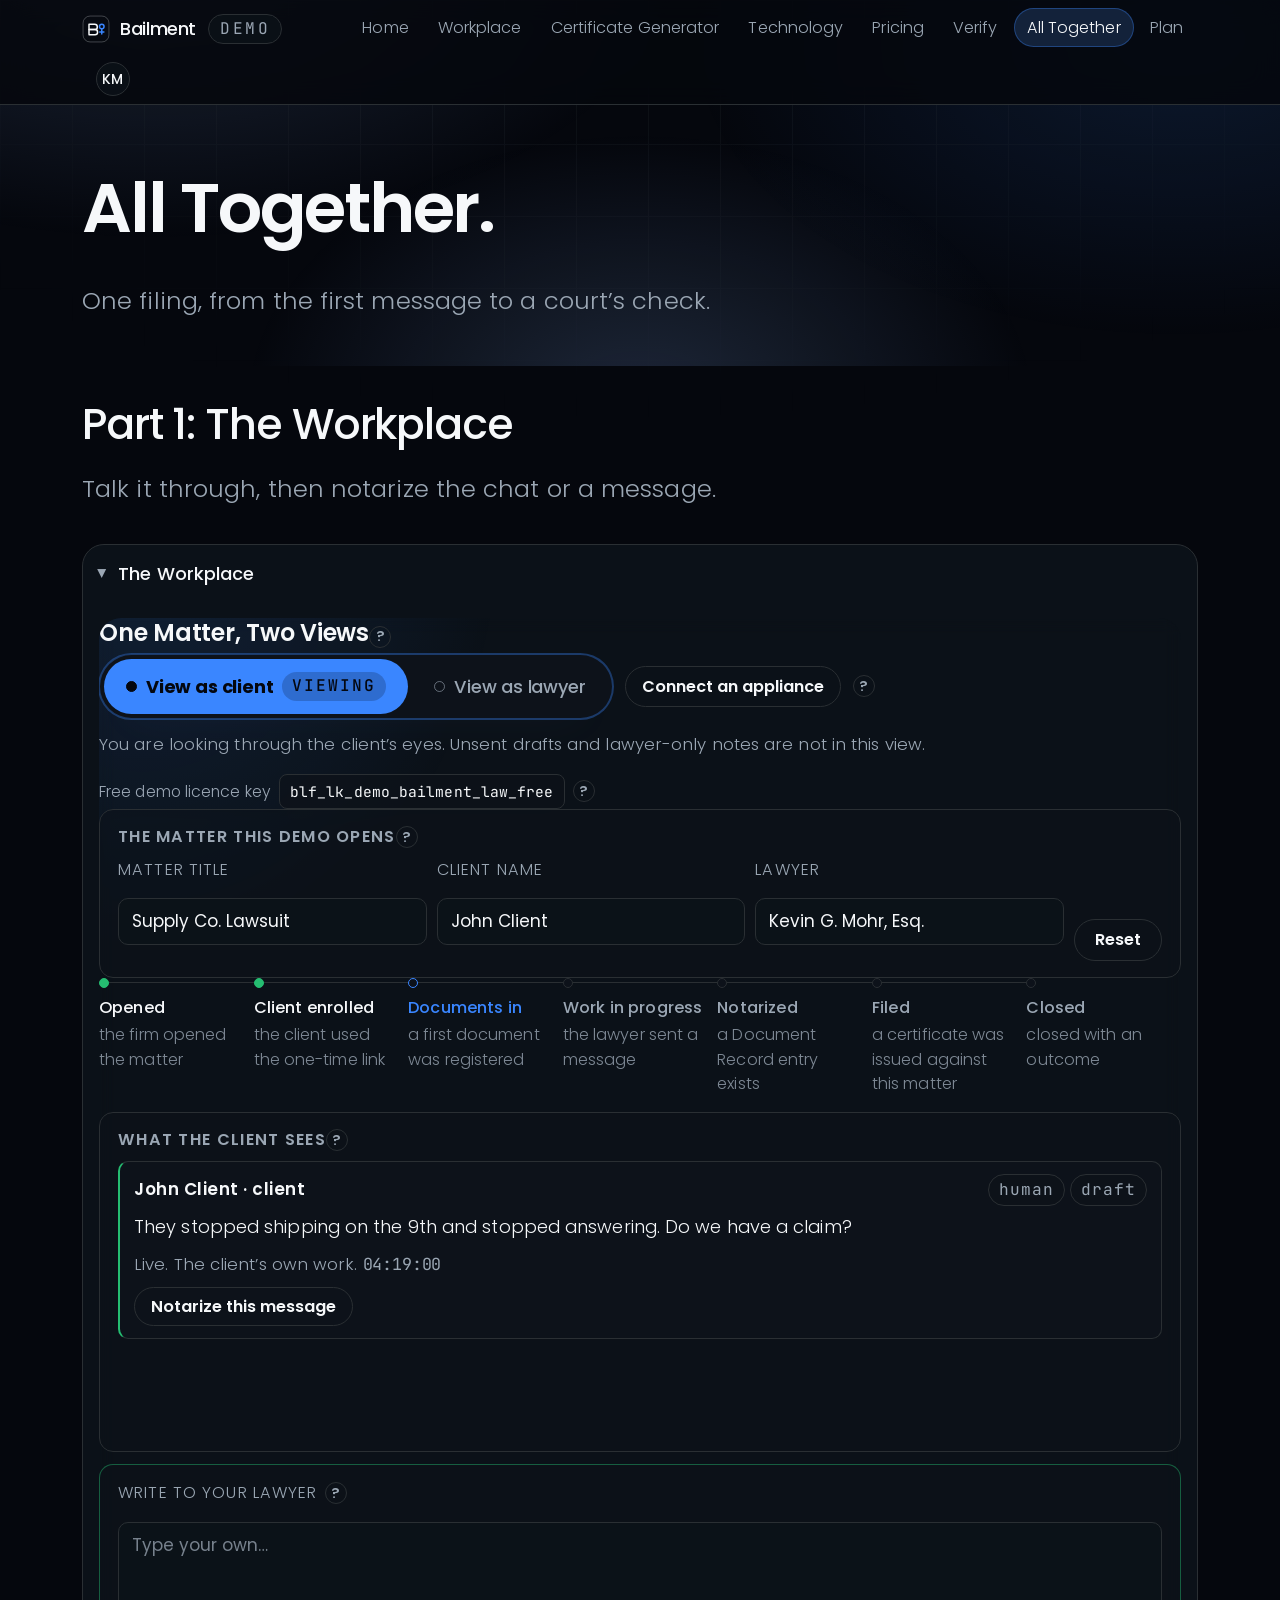
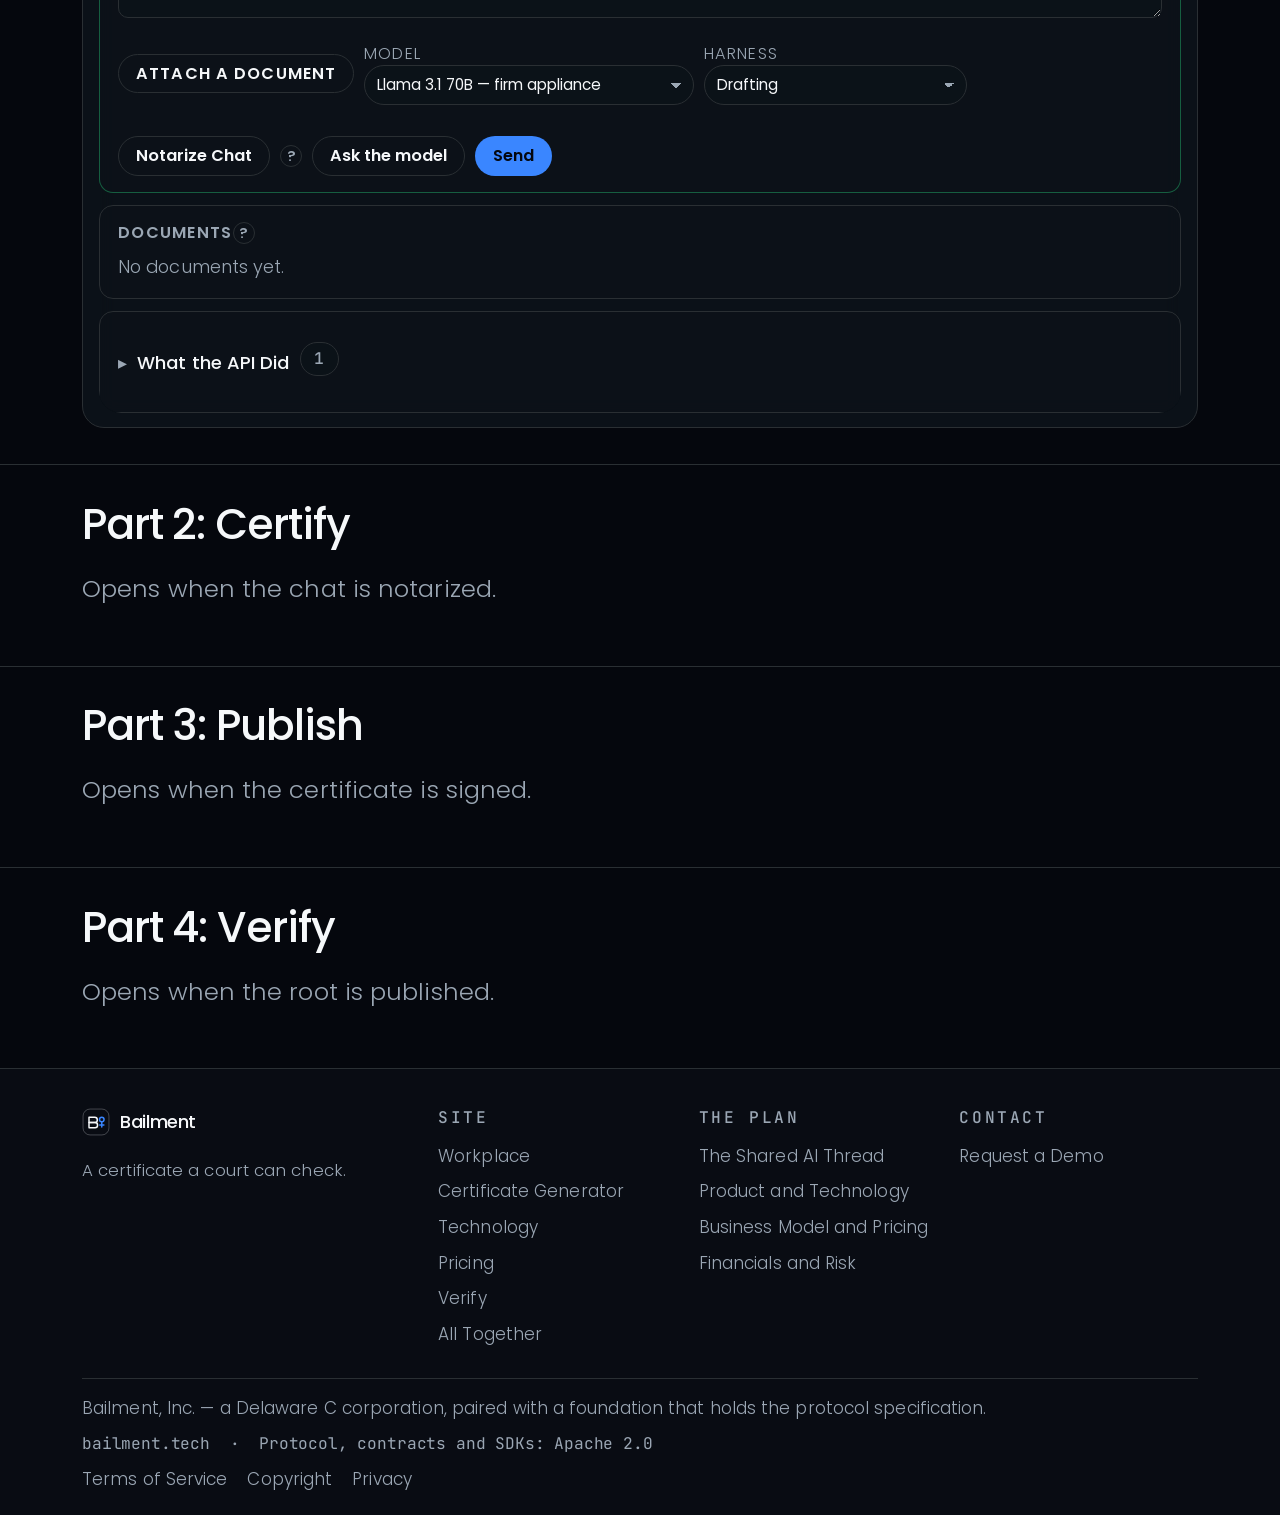
==== all-together.html @ 257a5a99 "All Together: a pop-up between every part, and a finish - Signed -> pop-up explaining Publish; publi" ====
<!DOCTYPE html>
<html lang="en">
<head>
  <meta charset="utf-8">
  <meta name="viewport" content="width=device-width, initial-scale=1">
  <meta http-equiv="Cache-Control" content="no-cache">
  <title>All Together &mdash; one filing, start to finish | Bailment</title>
  <meta name="description" content="One filing from start to finish: work the matter, certify it, publish the root, and check it the way a court would.">
  <meta name="color-scheme" content="dark">
  <link rel="canonical" href="https://bailment.tech/all-together.html">
  <link rel="icon" href="assets/favicon.svg" type="image/svg+xml">
  <meta property="og:type" content="website">
  <meta property="og:site_name" content="Bailment">
  <meta property="og:title" content="All Together &mdash; one filing, start to finish | Bailment">
  <meta property="og:description" content="One filing from start to finish: work the matter, certify it, publish the root, and check it the way a court would.">
  <meta property="og:url" content="https://bailment.tech/all-together.html">
  <meta property="og:image" content="https://bailment.tech/assets/og.png">
  <meta property="og:image:width" content="1200">
  <meta property="og:image:height" content="630">
  <meta property="og:image:alt" content="Bailment - a certificate a court can check">
  <meta name="twitter:card" content="summary_large_image">
  <meta name="twitter:title" content="All Together &mdash; one filing, start to finish | Bailment">
  <meta name="twitter:description" content="One filing from start to finish: work the matter, certify it, publish the root, and check it the way a court would.">
  <meta name="twitter:image" content="https://bailment.tech/assets/og.png">
  <link rel="stylesheet" href="style.css?v=8">
  <link rel="stylesheet" href="app/app.css?v=15">
</head>
<body>
<a class="skip" href="#main">Skip to content</a>
<header class="nav">
  <div class="wrap nav-inner">
    <a class="brand" href="index.html">
      <svg viewBox="0 0 32 32" role="img" aria-label="Bailment mark" focusable="false"><title>Bailment</title><rect x="1.2" y="1.2" width="29.6" height="29.6" rx="8" fill="none" stroke="currentColor" stroke-opacity=".28"/><path d="M8 21.5V10.5h6.4a3.1 3.1 0 0 1 0 6.2H8" fill="none" stroke="currentColor" stroke-width="1.7" stroke-linecap="round" stroke-linejoin="round"/><path d="M8 16.7h6.9a2.9 2.9 0 0 1 0 5.8H8" fill="none" stroke="currentColor" stroke-width="1.7" stroke-linecap="round" stroke-linejoin="round"/><circle cx="22.6" cy="13.1" r="2.6" fill="none" stroke="#3A86FF" stroke-width="1.7"/><path d="M22.6 15.7v5.9" stroke="#3A86FF" stroke-width="1.7" stroke-linecap="round"/><path d="M20.2 19.4h4.8" stroke="#3A86FF" stroke-width="1.7" stroke-linecap="round"/></svg>
      <span class="brand-name">Bailment</span>
    </a>
    <span class="stage" data-config="demoBanner" title="Working demonstration, not a production deployment">demo</span>
    <nav aria-label="Main">
      <ul class="nav-links">
        <li><a href="index.html">Home</a></li>
        <li><a href="workplace.html">Workplace</a></li>
        <li><a href="product.html">Certificate Generator</a></li>
        <li><a href="technology.html">Technology</a></li>
        <li><a href="pricing.html">Pricing</a></li>
        <li><a href="verify.html">Verify</a></li>
        <li><a href="all-together.html" aria-current="page">All Together</a></li>
        <li><a href="plan.html">Plan</a></li>
      </ul>
    </nav>
  </div>
</header>

<main id="main">

<section class="hero">
  <div class="wrap">
    <h1>All Together.</h1>
    <p class="lead">One filing, from the first message to a court&rsquo;s check.</p>
  </div>
</section>

<section class="section tight together-part" id="part-1">
  <div class="wrap">
    <h2>Part 1: The Workplace</h2>
    <p class="lead together-status" role="status">Talk it through, then notarize the chat or a message.</p>
    <!-- every notarized document, by name and hash; filled by app/together.js -->
    <ul class="together-docs" id="together-docs" hidden></ul>
    <details class="wp-fold together-fold" id="part-1-fold" open>
      <summary>The Workplace</summary>
      <section class="widget" id="widget-workplace" data-widget="workplace" aria-label="Workplace console">
        <p class="widget-placeholder">Loading&hellip;</p>
      </section>
    </details>
  </div>
</section>

<section class="section tight together-part" id="part-2">
  <div class="wrap">
    <h2>Part 2: Certify</h2>
    <p class="lead together-status" role="status">Opens when the chat is notarized.</p>
    <details class="wp-fold together-fold together-body" id="part-2-fold" hidden>
      <summary>The Certificate Generator</summary>
      <!-- id="wp-certify": the workplace's own certify buttons fill this builder, as they fill the dialog on workplace.html -->
      <section class="widget" id="wp-certify" data-widget="certificate" data-mode="build" aria-label="Certificate builder">
        <p class="widget-placeholder">Loading&hellip;</p>
      </section>
    </details>
  </div>
</section>

<section class="section tight together-part" id="part-3">
  <div class="wrap">
    <h2>Part 3: Publish</h2>
    <p class="lead together-status" role="status">Opens when the certificate is signed.</p>
    <details class="wp-fold together-fold together-body" id="part-3-fold" hidden>
      <summary>The Period Root</summary>
      <section class="widget" id="widget-protocol" data-widget="protocol" aria-label="Period root demo">
        <p class="widget-placeholder">Loading&hellip;</p>
      </section>
    </details>
  </div>
</section>

<section class="section tight together-part" id="part-4">
  <div class="wrap">
    <h2>Part 4: Verify</h2>
    <p class="lead together-status" role="status">Opens when the root is published.</p>
    <details class="wp-fold together-fold together-body" id="part-4-fold" hidden>
      <summary>The Verifier</summary>
      <section class="widget" id="widget-verifier" data-widget="certificate" data-mode="verify" aria-label="Certificate verifier">
        <p class="widget-placeholder">Loading&hellip;</p>
      </section>
    </details>
  </div>
</section>

</main>

<footer class="footer">
  <div class="wrap">
    <div class="footer-grid">
      <div>
        <a class="brand" href="index.html">
          <svg viewBox="0 0 32 32" role="img" aria-label="Bailment mark" focusable="false"><title>Bailment</title><rect x="1.2" y="1.2" width="29.6" height="29.6" rx="8" fill="none" stroke="currentColor" stroke-opacity=".28"/><path d="M8 21.5V10.5h6.4a3.1 3.1 0 0 1 0 6.2H8" fill="none" stroke="currentColor" stroke-width="1.7" stroke-linecap="round" stroke-linejoin="round"/><path d="M8 16.7h6.9a2.9 2.9 0 0 1 0 5.8H8" fill="none" stroke="currentColor" stroke-width="1.7" stroke-linecap="round" stroke-linejoin="round"/><circle cx="22.6" cy="13.1" r="2.6" fill="none" stroke="#3A86FF" stroke-width="1.7"/><path d="M22.6 15.7v5.9" stroke="#3A86FF" stroke-width="1.7" stroke-linecap="round"/><path d="M20.2 19.4h4.8" stroke="#3A86FF" stroke-width="1.7" stroke-linecap="round"/></svg>
          <span class="brand-name">Bailment</span>
        </a>
        <p class="muted" style="margin-top:14px;max-width:36ch;font-size:.98rem">
          A certificate a court can check.
        </p>
      </div>
      <div>
        <h4>Site</h4>
        <ul>
          <li><a href="workplace.html">Workplace</a></li>
          <li><a href="product.html">Certificate Generator</a></li>
          <li><a href="technology.html">Technology</a></li>
          <li><a href="pricing.html">Pricing</a></li>
          <li><a href="verify.html">Verify</a></li>
        <li><a href="all-together.html">All Together</a></li>
        </ul>
      </div>
      <div>
        <h4>The Plan</h4>
        <ul>
          <li><a href="plan.html#the-shared-ai-thread">The Shared AI Thread</a></li>
          <li><a href="plan.html#product-and-technology">Product and Technology</a></li>
          <li><a href="plan.html#business-model-and-pricing">Business Model and Pricing</a></li>
          <li><a href="plan.html#financial-plan-and-risk-register">Financials and Risk</a></li>
        </ul>
      </div>
      <div>
        <h4>Contact</h4>
        <ul>
          <li><a href="mailto:admin@bailment.tech" data-config="contactEmail">Request a Demo</a></li>
          </ul>
      </div>
    </div>
    <div class="footer-bottom">
      <p>Bailment, Inc. &mdash; a Delaware C corporation, paired with a foundation that holds the protocol specification.</p>
      <p class="mono">bailment.tech &nbsp;&middot;&nbsp; Protocol, contracts and SDKs: Apache&nbsp;2.0</p>
      <ul class="footer-legal">
        <li><a href="terms.html">Terms of Service</a></li>
        <li><a href="copyright.html">Copyright</a></li>
        <li><a href="privacy.html">Privacy</a></li>
      </ul>
    </div>
  </div>
</footer>
<script src="app/crypto.js?v=5"></script>
<script src="app/ui.js?v=10"></script>
<script src="app/protocol.js?v=6"></script>
<script src="app/certificate.js?v=19"></script>
<script src="app/workplace.js?v=25"></script>
<script src="app/together.js?v=3"></script>
<script>
window.addEventListener('load', function () {
  setTimeout(function () {
    var mounts = document.querySelectorAll('.widget');
    for (var i = 0; i < mounts.length; i++) {
      if (!mounts[i].querySelector('.widget-placeholder')) continue;
      mounts[i].innerHTML =
        '<p class="widget-placeholder">This demo did not load. If you opened the page from a file, ' +
        'run <b>serve.bat</b> in the project folder (or <b>python -m http.server 8000 --directory site</b>) ' +
        'and reopen it at <b>http://localhost:8000</b>.</p>';
    }
  }, 600);
});
</script>
<script src="app/profile.js?v=2"></script>
<script src="app/config.js?v=7"></script>
</body>
</html>
---- style.css ----
@import url("tokens.css?v=3");

/* Self-hosted fonts. No request leaves the visitor's browser for a third party.
   Files in assets/fonts/, latin subset, from Google Fonts under the SIL Open Font License. */
@font-face{font-family:Poppins;font-style:normal;font-weight:300;font-display:swap;src:url("assets/fonts/poppins-300.woff2") format("woff2")}
@font-face{font-family:Poppins;font-style:normal;font-weight:400;font-display:swap;src:url("assets/fonts/poppins-400.woff2") format("woff2")}
@font-face{font-family:Poppins;font-style:normal;font-weight:500;font-display:swap;src:url("assets/fonts/poppins-500.woff2") format("woff2")}
@font-face{font-family:Poppins;font-style:normal;font-weight:600;font-display:swap;src:url("assets/fonts/poppins-600.woff2") format("woff2")}
@font-face{font-family:'JetBrains Mono';font-style:normal;font-weight:100 800;font-display:swap;src:url("assets/fonts/jetbrains-mono-var.woff2") format("woff2")}


/* ---------------------------------------------------------------------------
   Bailment / Bailee — shared stylesheet
   Dark canvas, glass panels, hairline borders, radial halos, pill chips.
   Colours and fonts come from tokens.css. Do not redefine them here.
--------------------------------------------------------------------------- */

*,*::before,*::after{box-sizing:border-box}

/* :root, not html, on purpose. app/config.js appends a <style data-bailee-theme>
   block LAST in the head, and it used to carry `html{font-size:calc(100% * ...)}`
   and `body{font-size:calc(16px * ...)}` — which dragged the page back to a 16px
   root and a 16px body, exactly the "smaller and harder to read" Kevin reported.
   Two fixes, belt and braces: config.js now repeats these authored numbers
   (106.25% and 1.06rem) instead of 16px, AND a (0,1,0) `:root` with a (0,0,2)
   `html body` outranks that block's (0,0,1) selectors whatever the source order.
   Both still read --font-scale, so an administrator's scale hook keeps working on
   top of 17px. If these numbers move, move the pair in app/config.js with them. */
:root{
  -webkit-text-size-adjust:100%;
  scroll-behavior:smooth;
  /* UI pass v4: root is 106.25% of the reader's default (17px), so browser font
     settings still win. Every rem below is 17px-based. */
  font-size:calc(106.25% * var(--font-scale,1));
}

html body{
  margin:0;
  background:var(--canvas);
  color:var(--ink);
  font-family:var(--font-body);
  font-size:1.06rem;   /* ~18px, and stays 18px under the theme block */
  line-height:1.62;
  font-weight:300;
  letter-spacing:.005em;
  -webkit-font-smoothing:antialiased;
  overflow-x:hidden;
}

/* Page-wide ambient grid + halo, drawn behind everything. */
body::before{
  content:"";
  position:fixed; inset:0; z-index:-2;
  background-image:
    linear-gradient(to right,  var(--border-hairline) 1px, transparent 1px),
    linear-gradient(to bottom, var(--border-hairline) 1px, transparent 1px);
  background-size:72px 72px;
  opacity:.34;
  -webkit-mask-image:radial-gradient(ellipse 90% 60% at 50% 0%, #000 0%, transparent 78%);
  mask-image:radial-gradient(ellipse 90% 60% at 50% 0%, #000 0%, transparent 78%);
  pointer-events:none;
}
body::after{
  content:"";
  position:fixed; inset:0; z-index:-1;
  background:
    radial-gradient(760px 420px at 12% -6%,  var(--fx-halo-a), transparent 70%),
    radial-gradient(680px 420px at 92% 4%,   var(--fx-halo-b), transparent 72%);
  pointer-events:none;
}

img,svg{max-width:100%}
a{color:var(--accent);text-decoration:none}
a:hover{color:var(--accent-hover)}
a:focus-visible,button:focus-visible,input:focus-visible,select:focus-visible{
  outline:2px solid var(--accent); outline-offset:3px; border-radius:6px;
}

/* --- Type ---------------------------------------------------------------- */

h1,h2,h3,h4{
  font-family:var(--font-heading);
  font-weight:500;
  line-height:1.12;
  letter-spacing:-.022em;
  margin:0 0 .5em;
  color:var(--ink);
}
h1{font-size:clamp(2.1rem,6.4vw,4.1rem);font-weight:600;letter-spacing:-.032em}
h2{font-size:clamp(1.55rem,3.6vw,2.5rem);letter-spacing:-.026em}
h3{font-size:clamp(1.16rem,1.8vw,1.42rem);font-weight:500}
h4{font-size:1.06rem;font-weight:500}
p{margin:0 0 .92em}
p:last-child{margin-bottom:0}
strong{font-weight:500;color:var(--ink)}
small{font-size:.95rem}

.lead{
  font-size:clamp(1.14rem,2vw,1.42rem);
  line-height:1.56;
  color:var(--fg-muted);
  font-weight:300;
  max-width:62ch;
}
.muted{color:var(--fg-muted)}
.mono{font-family:var(--font-mono);font-size:.95em;letter-spacing:-.01em}
.hash{
  font-family:var(--font-mono);
  font-size:.95rem;
  line-height:1.55;
  color:var(--brand-200);
  word-break:break-all;
  letter-spacing:-.02em;
}
.accent{color:var(--accent)}

.eyebrow{
  display:inline-block;
  font-family:var(--font-mono);
  font-size:.95rem;
  font-weight:500;
  letter-spacing:.18em;
  line-height:1.45;
  text-transform:uppercase;
  color:var(--accent);
  margin:0 0 .7rem;
}
.eyebrow.dim{color:var(--fg-muted)}

/* --- Layout -------------------------------------------------------------- */

.wrap{
  width:100%;
  max-width:var(--maxw);
  margin-inline:auto;
  padding-inline:clamp(18px,4vw,32px);
}
.section{padding-block:clamp(34px,4.2vw,60px);position:relative}
.section.tight{padding-block:clamp(24px,2.8vw,40px)}
.section + .section{border-top:1px solid var(--border-hairline)}
.section-head{max-width:70ch;margin-bottom:clamp(14px,2vw,24px)}
.section-head p{color:var(--fg-muted)}

.grid{display:grid;gap:18px}
@media(min-width:640px){
  .grid.cols-2{grid-template-columns:repeat(2,1fr)}
  .grid.cols-3{grid-template-columns:repeat(2,1fr)}
  .grid.cols-4{grid-template-columns:repeat(2,1fr)}
}
@media(min-width:960px){
  .grid.cols-3{grid-template-columns:repeat(3,1fr)}
  .grid.cols-4{grid-template-columns:repeat(4,1fr)}
  .grid.split{grid-template-columns:1.05fr .95fr;gap:clamp(24px,4vw,56px);align-items:center}
}
.stack > * + *{margin-top:clamp(12px,1.6vw,18px)}

/* --- Nav ----------------------------------------------------------------- */

.nav{
  position:sticky; top:0; z-index:50;
  background:color-mix(in srgb, var(--canvas) 86%, transparent);
  backdrop-filter:blur(14px);
  -webkit-backdrop-filter:blur(14px);
  border-bottom:1px solid var(--border-hairline);
}
/* UI pass v3 — the row must never drop a link.
   Wide (>=1160px): brand + all seven links on one line.
   Narrower: the links take their own full-width line and become a single
   NO-WRAP horizontal strip that scrolls. Nothing wraps below the fold and
   all seven labels stay reachable at 360 / 768 / 1280 and at 1440@150%. */
.nav-inner{
  display:flex; align-items:center; gap:12px;
  min-height:60px;
  flex-wrap:wrap;
  padding-block:8px;
}
.nav-inner > nav{order:3;flex:1 1 100%;min-width:0}
@media(min-width:1160px){
  .nav-inner > nav{order:0;flex:0 1 auto;margin-left:auto}
}
.brand{display:inline-flex;align-items:center;gap:10px;color:var(--ink);flex:0 0 auto}
.brand:hover{color:var(--ink)}
.brand svg{display:block;width:28px;height:28px;flex:0 0 auto}
.brand-name{font-weight:500;font-size:1.06rem;letter-spacing:-.02em;white-space:nowrap}
.brand-name span{color:var(--fg-muted);font-weight:300}

.nav-links{
  display:flex; align-items:center; gap:3px;
  flex-wrap:nowrap;
  overflow-x:auto; overflow-y:hidden;
  overscroll-behavior-x:contain;
  -webkit-overflow-scrolling:touch;
  scrollbar-width:thin;
  scrollbar-color:var(--accent-ring) transparent;
  scroll-snap-type:x proximity;
  list-style:none; padding:0 2px 3px; margin-block:0;
  max-width:100%;
}
.nav-links::-webkit-scrollbar{height:4px}
.nav-links::-webkit-scrollbar-thumb{background:var(--accent-ring);border-radius:999px}
.nav-links::-webkit-scrollbar-track{background:transparent}
.nav-links li{flex:0 0 auto;scroll-snap-align:center}
.nav-links a{
  display:inline-block;
  padding:8px 12px;
  border-radius:999px;
  font-size:.95rem;
  line-height:1.3;
  color:var(--fg-muted);
  border:1px solid transparent;
  white-space:nowrap;
}
.nav-links a:hover{color:var(--ink);background:var(--chip-bg)}
.nav-links a[aria-current="page"]{
  color:var(--ink);
  background:var(--accent-subtle);
  border-color:var(--accent-ring);
}
@media(max-width:560px){
  .nav-inner{min-height:0;gap:10px}
  .nav-links{gap:2px}
  .nav-links a{padding:8px 10px}
}


/* --- Buttons ------------------------------------------------------------- */

.btn{
  display:inline-flex;align-items:center;justify-content:center;gap:9px;
  padding:12px 22px;
  border-radius:999px;
  border:1px solid transparent;
  font-family:var(--font-body);
  font-size:1rem;font-weight:500;
  line-height:1;
  cursor:pointer;
  text-align:center;
  transition:background .15s ease,border-color .15s ease,color .15s ease,transform .15s ease;
}
.btn svg{width:16px;height:16px;flex:0 0 auto}
.btn-primary{background:var(--accent);color:#04070d;border-color:var(--accent)}
.btn-primary:hover{background:var(--accent-hover);border-color:var(--accent-hover);color:#04070d}
.btn-ghost{background:var(--chip-bg);color:var(--ink);border-color:var(--border-hairline)}
.btn-ghost:hover{color:var(--ink);border-color:var(--accent-ring);background:var(--accent-subtle)}
.btn-row{display:flex;flex-wrap:wrap;gap:12px;margin-top:16px}
@media(max-width:400px){.btn{width:100%}}

/* --- Panels & chips ------------------------------------------------------ */

.panel{
  background:var(--panel-bg);
  border:1px solid var(--border-hairline);
  border-radius:var(--radius);
  padding:clamp(20px,2.6vw,28px);
  backdrop-filter:blur(8px);
  -webkit-backdrop-filter:blur(8px);
  position:relative;
}
.panel.lg{border-radius:var(--radius-lg);padding:clamp(24px,3.4vw,40px)}
.panel.hl{border-color:var(--accent-ring);box-shadow:0 0 0 1px var(--accent-ring),0 24px 60px -40px var(--fx-glow)}
.panel h3{margin-bottom:.4em}
.panel p:last-child{margin-bottom:0}

.card-num{
  font-family:var(--font-mono);
  font-size:.95rem;letter-spacing:.14em;line-height:1.45;
  color:var(--accent);
  display:block;margin-bottom:9px;
}

.chip{
  display:inline-flex;align-items:center;gap:7px;
  padding:5px 12px;
  border-radius:999px;
  background:var(--chip-bg);
  border:1px solid var(--border-hairline);
  font-family:var(--font-mono);
  font-size:.95rem;
  line-height:1.4;
  letter-spacing:.06em;
  color:var(--fg-muted);
  white-space:nowrap;
}
.chip.on{color:var(--brand-200);border-color:var(--accent-ring);background:var(--accent-subtle)}
.chip-row{display:flex;flex-wrap:wrap;gap:8px}
.dot{width:6px;height:6px;border-radius:50%;background:var(--accent);flex:0 0 auto}

/* --- Stat band ----------------------------------------------------------- */

.stats{
  display:grid;gap:1px;
  background:var(--border-hairline);
  border:1px solid var(--border-hairline);
  border-radius:var(--radius);
  overflow:hidden;
  grid-template-columns:1fr;
}
@media(min-width:560px){.stats{grid-template-columns:repeat(2,1fr)}}
@media(min-width:960px){.stats{grid-template-columns:repeat(auto-fit,minmax(180px,1fr))}}
.stat{background:var(--neutral-950);padding:18px}
.stat b{
  display:block;
  font-size:clamp(1.6rem,3vw,2.1rem);
  font-weight:600;line-height:1.05;letter-spacing:-.03em;
  color:var(--ink);
  margin-bottom:6px;
}
.stat span{display:block;font-size:.95rem;color:var(--fg-muted);line-height:1.5}

/* --- Tables -------------------------------------------------------------- */

.scroll-x{
  overflow-x:auto;
  -webkit-overflow-scrolling:touch;
  border:1px solid var(--border-hairline);
  border-radius:var(--radius);
  background:var(--panel-bg);
}
.scroll-x > table{border:0;border-radius:0;background:transparent;margin:0;min-width:520px}
table{
  width:100%;
  border-collapse:collapse;
  font-size:1rem;
  line-height:1.55;
}
caption{
  caption-side:top;
  text-align:left;
  padding:14px 16px 0;
  color:var(--fg-muted);
  font-size:.95rem;
}
th,td{
  text-align:left;
  vertical-align:top;
  padding:12px 16px;
  border-bottom:1px solid var(--border-hairline);
}
thead th{
  font-family:var(--font-mono);
  font-weight:500;
  font-size:.95rem;
  letter-spacing:.12em;
  line-height:1.4;
  text-transform:uppercase;
  color:var(--accent);
  white-space:nowrap;
}
tbody th{font-weight:500;color:var(--ink)}
tbody td{color:var(--fg-muted)}
tbody tr:last-child th,tbody tr:last-child td{border-bottom:0}
tbody tr:hover td,tbody tr:hover th{background:color-mix(in srgb,var(--brand-400) 5%,transparent)}
td .mono,th .mono{color:var(--brand-200)}
.num{font-family:var(--font-mono);color:var(--brand-200);white-space:nowrap}

/* --- Lists --------------------------------------------------------------- */

.ticks{list-style:none;padding:0;margin:0}
.ticks li{
  position:relative;
  padding-left:26px;
  margin-bottom:9px;
  color:var(--fg-muted);
}
.ticks li:last-child{margin-bottom:0}
.ticks li::before{
  content:"";
  position:absolute;left:0;top:.62em;
  width:9px;height:9px;border-radius:2px;
  background:var(--accent);
  box-shadow:0 0 12px var(--fx-glow);
}
.ticks.no li::before{background:var(--fg-muted);opacity:.5;box-shadow:none}
.ticks li strong{color:var(--ink)}

.kv{list-style:none;padding:0;margin:0}
.kv li{
  display:flex;flex-wrap:wrap;gap:6px 14px;
  padding:10px 0;
  border-bottom:1px solid var(--border-hairline);
}
.kv li:last-child{border-bottom:0}
.kv b{font-weight:500;min-width:180px;flex:0 0 auto}
.kv span{color:var(--fg-muted);flex:1 1 220px}

/* --- Hero ---------------------------------------------------------------- */

.hero{
  position:relative;
  padding-block:clamp(34px,5vw,68px) clamp(24px,3.6vw,46px);
  overflow:hidden;
}
.hero::before{
  content:"";
  position:absolute;
  left:50%;top:-30%;
  width:min(1100px,150vw);height:min(760px,110vw);
  transform:translateX(-50%);
  background:radial-gradient(closest-side, var(--fx-halo-a), transparent 72%);
  pointer-events:none;
}
.hero .wrap{position:relative}
.hero h1{max-width:18ch}
.hero .lead{margin-top:16px}

/* --- Certificate mock (hero visual) -------------------------------------- */

.cert{
  background:linear-gradient(160deg,color-mix(in srgb,var(--neutral-900) 72%,transparent),var(--panel-bg));
  border:1px solid var(--border-hairline);
  border-radius:var(--radius-lg);
  padding:clamp(20px,2.6vw,28px);
  box-shadow:0 40px 90px -60px var(--fx-glow);
  backdrop-filter:blur(10px);
  -webkit-backdrop-filter:blur(10px);
}
.cert-top{
  display:flex;justify-content:space-between;align-items:center;gap:12px;
  padding-bottom:14px;margin-bottom:16px;
  border-bottom:1px solid var(--border-hairline);
}
.cert-title{font-family:var(--font-mono);font-size:.95rem;letter-spacing:.12em;line-height:1.4;text-transform:uppercase;color:var(--fg-muted)}
.cert-claim{
  display:flex;gap:11px;align-items:flex-start;
  padding:10px 0;
  border-bottom:1px solid var(--border-hairline);
  font-size:1rem;
  line-height:1.5;
}
.cert-claim:last-of-type{border-bottom:0}
.cert-claim svg{width:17px;height:17px;flex:0 0 auto;margin-top:3px;color:var(--accent)}
.cert-foot{
  margin-top:16px;padding-top:14px;
  border-top:1px solid var(--border-hairline);
}

/* --- Diagrams ------------------------------------------------------------ */

.diagram{
  border:1px solid var(--border-hairline);
  border-radius:var(--radius);
  background:var(--panel-bg);
  padding:clamp(14px,2vw,22px);
  overflow-x:auto;
  -webkit-overflow-scrolling:touch;
}
.diagram svg{display:block;height:auto;min-width:880px;width:100%}
figure{margin:0}
figure > figcaption{margin-top:12px;font-size:.95rem;line-height:1.55;color:var(--fg-muted);max-width:76ch}

.stage{
  display:inline-flex;align-items:center;
  padding:3px 11px;
  border-radius:999px;
  border:1px solid var(--border-hairline);
  background:var(--chip-bg);
  font-family:var(--font-mono);
  font-size:.95rem;letter-spacing:.16em;line-height:1.4;text-transform:uppercase;
  color:var(--fg-muted);
  flex:0 0 auto;
}

.stage-note{
  display:flex;gap:10px;align-items:flex-start;
  margin:16px 0 0;
  font-size:.98rem;
  line-height:1.55;
  color:var(--fg-muted);
}
.stage-note::before{
  content:"";
  width:6px;height:6px;border-radius:50%;
  background:var(--accent);
  flex:0 0 auto;margin-top:.55em;
}

.skip{
  position:absolute;left:-9999px;top:0;
  background:var(--accent);color:#04070d;
  padding:10px 16px;border-radius:0 0 var(--radius-sm) 0;
  font-size:1rem;z-index:100;
}
.skip:focus{left:0;color:#04070d}
.dg-box{fill:var(--neutral-950);stroke:var(--border-hairline)}
.dg-box-a{fill:var(--accent-subtle);stroke:var(--accent-ring)}
.dg-t{fill:var(--ink);font-family:var(--font-body);font-size:13px;font-weight:400}
.dg-s{fill:var(--fg-muted);font-family:var(--font-mono);font-size:10.5px;letter-spacing:.06em}
.dg-l{fill:var(--accent);font-family:var(--font-mono);font-size:10px;letter-spacing:.06em}
.dg-line{stroke:var(--border-hairline);stroke-width:1.2;fill:none}
.dg-line-a{stroke:var(--accent);stroke-width:1.4;fill:none;opacity:.85}

/* --- Callouts ------------------------------------------------------------ */

.note{
  border-left:2px solid var(--accent);
  padding:4px 0 4px 18px;
  color:var(--fg-muted);
  margin:16px 0;
}
.note strong{color:var(--ink)}
.quote{
  font-size:clamp(1.05rem,2.2vw,1.42rem);
  line-height:1.5;
  font-weight:300;
  letter-spacing:-.018em;
  color:var(--ink);
  max-width:56ch;
}
.quote cite{display:block;margin-top:13px;font-size:.95rem;line-height:1.45;font-style:normal;color:var(--fg-muted);font-family:var(--font-mono);letter-spacing:.1em;text-transform:uppercase}

/* --- CTA band ------------------------------------------------------------ */

.cta{
  position:relative;
  border:1px solid var(--accent-ring);
  border-radius:var(--radius-lg);
  padding:clamp(24px,4vw,48px);
  background:
    radial-gradient(700px 320px at 50% 0%, var(--fx-halo-b), transparent 70%),
    var(--panel-bg);
  text-align:center;
  overflow:hidden;
}
.cta h2{max-width:22ch;margin-inline:auto}
.cta .lead{margin-inline:auto}
.cta .btn-row{justify-content:center}

/* --- Widget mount points ------------------------------------------------- */

.widget{
  display:block;
  background:var(--panel-bg);
  border:1px solid var(--border-hairline);
  border-radius:var(--radius);
  padding:clamp(20px,2.6vw,28px);
  margin-block:16px;
  backdrop-filter:blur(8px);
  -webkit-backdrop-filter:blur(8px);
}
.widget-placeholder{color:var(--fg-muted);font-family:var(--font-mono);font-size:.95rem;line-height:1.6;margin:0}

/* --- Footer -------------------------------------------------------------- */

.footer{
  border-top:1px solid var(--border-hairline);
  padding-block:clamp(24px,3.2vw,38px) 22px;
  background:color-mix(in srgb,var(--neutral-950) 55%,transparent);
}
.footer-grid{display:grid;gap:22px;grid-template-columns:1fr}
@media(min-width:720px){.footer-grid{grid-template-columns:1.4fr 1fr 1fr 1fr}}
.footer h4{
  font-family:var(--font-mono);font-size:.95rem;font-weight:500;
  letter-spacing:.16em;line-height:1.4;text-transform:uppercase;color:var(--fg-muted);
  margin-bottom:11px;
}
.footer ul{list-style:none;padding:0;margin:0}
.footer li{margin-bottom:6px}
.footer li a{color:var(--fg-muted);font-size:1rem}
.footer li a:hover{color:var(--ink)}
.footer-bottom{
  margin-top:clamp(16px,2.4vw,24px);
  padding-top:16px;
  border-top:1px solid var(--border-hairline);
  display:flex;flex-wrap:wrap;gap:10px 22px;justify-content:space-between;
  font-size:1rem;line-height:1.55;color:var(--fg-muted);
}
.footer-bottom p{margin:0}
/* legal placeholders live in the footer only, never in the top nav */
.footer-legal{
  flex:1 1 100%;
  display:flex;flex-wrap:wrap;gap:6px 20px;
  list-style:none;margin:0;padding:0;
}
.footer-legal li{margin:0}
.footer-legal a{color:var(--fg-muted);font-size:1rem}
.footer-legal a:hover{color:var(--ink)}

/* --- Small screens ------------------------------------------------------- */

@media(max-width:400px){
  html body{font-size:1.02rem}
  .panel,.cert,.widget{padding:18px}
  th,td{padding:11px 12px}
}

@media(prefers-reduced-motion:reduce){
  :root{scroll-behavior:auto}
  *{transition-duration:.01ms !important;animation-duration:.01ms !important}
}

/* Home hero certificate: the two actions sit under "Check It". Black pills, blue glow on hover. */
.cert-foot .btn-row{margin-top:12px}
.cert-foot .btn{background:#000;color:#fff;border-color:#000;transition:box-shadow .15s ease,border-color .15s ease,transform .15s ease}
.cert-foot .btn:hover,.cert-foot .btn:focus-visible{
  background:#000;color:#fff;border-color:var(--accent);
  box-shadow:0 0 0 1px var(--accent),0 0 20px 2px color-mix(in srgb,var(--accent) 55%,transparent);
}

/* ------------------------------------------------------------ the profile
   One identity, reachable from every page. The avatar sits at the end of the nav. */
.pf-button{
  margin-left:14px;display:inline-flex;align-items:center;justify-content:center;
  background:none;border:0;padding:0;cursor:pointer;
}
.pf-avatar{
  display:inline-flex;align-items:center;justify-content:center;
  width:34px;height:34px;border-radius:999px;
  background:var(--chip-bg);color:var(--ink);
  border:1px solid var(--border-hairline);
  font-family:var(--font-body);font-size:.82rem;font-weight:500;letter-spacing:.02em;
}
.pf-button:hover .pf-avatar,.pf-button:focus-visible .pf-avatar{border-color:var(--accent);color:var(--accent)}
.pf-dialog{
  width:min(820px,94vw);max-height:88vh;overflow:auto;padding:0 20px 20px;
  background:var(--bg-surface,#121b24);color:var(--ink);
  border:1px solid var(--border-hairline);border-radius:var(--radius-lg);
}
.pf-dialog::backdrop{background:rgba(2,5,12,.72)}
.pf-top{
  position:sticky;top:0;z-index:1;display:flex;align-items:center;justify-content:space-between;
  gap:16px;padding:16px 0;background:inherit;border-bottom:1px solid var(--border-hairline);
}
.pf-who{display:flex;align-items:center;gap:12px}
.pf-who small{display:block;color:var(--fg-muted);font-size:.86rem}
.pf-tabs{display:flex;flex-wrap:wrap;gap:8px;padding:14px 0}
.pf-tab{
  background:var(--chip-bg);color:var(--fg-muted);border:1px solid var(--border-hairline);
  border-radius:999px;padding:7px 14px;font-family:var(--font-body);font-size:.9rem;cursor:pointer;
}
.pf-tab.on,.pf-tab:hover{color:var(--ink);border-color:var(--accent)}
.pf-pane{padding-bottom:8px}
.pf-field{display:block;margin:10px 0}
.pf-field span{display:block;font-size:.8rem;letter-spacing:.08em;text-transform:uppercase;color:var(--fg-muted);margin-bottom:6px}
.pf-field input{
  width:100%;background:var(--chip-bg);color:var(--ink);border:1px solid var(--border-hairline);
  border-radius:10px;padding:10px 13px;font-family:var(--font-body);font-size:1rem;
}
.pf-line{display:flex;justify-content:space-between;gap:16px;padding:9px 0;border-bottom:1px solid var(--border-hairline)}
.pf-line span{color:var(--fg-muted)}
.pf-key{margin:14px 0}
.pf-keylabel{display:block;font-size:.8rem;letter-spacing:.08em;text-transform:uppercase;color:var(--fg-muted);margin-bottom:6px}
.pf-key textarea{
  width:100%;background:var(--chip-bg);color:var(--ink);border:1px solid var(--border-hairline);
  border-radius:10px;padding:10px 13px;font-family:var(--font-mono);font-size:.86rem;word-break:break-all;
}
.pf-warn{margin:8px 0 0;padding:10px 13px;border-radius:10px;font-size:.92rem;
  background:color-mix(in srgb,#F59E0B 12%,transparent);border:1px solid color-mix(in srgb,#F59E0B 45%,transparent)}
.pf-hist{list-style:none;margin:0;padding:0}
.pf-hist li{border-bottom:1px solid var(--border-hairline)}
.pf-hist label{display:flex;align-items:center;gap:12px;padding:10px 0;cursor:pointer}
.pf-when{color:var(--fg-muted);font-size:.88rem;min-width:180px}
.pf-what{flex:1}
.pf-preview{
  white-space:pre-wrap;background:var(--chip-bg);border:1px solid var(--border-hairline);
  border-radius:10px;padding:14px;font-family:var(--font-mono);font-size:.82rem;max-height:320px;overflow:auto;
}
---- app/app.css ----
/* Bailee widget styles. Tokens only — no new colours.
   Scoped under .widget so page styles are untouched. */
@import url('../tokens.css?v=3');
@import url('https://fonts.googleapis.com/css2?family=Poppins:wght@300;400;500;600&family=JetBrains+Mono:wght@400;500&display=swap');

.widget{
  font-family:var(--font-body);
  color:var(--ink);
  background:var(--panel-bg);
  border:1px solid var(--border-hairline);
  border-radius:var(--radius-lg,22px);
  padding:22px 24px 20px;
  margin:16px 0;
  position:relative;
  overflow:hidden;
  backdrop-filter:blur(8px);
}
.widget::before{
  content:'';position:absolute;inset:-40% 40% 60% -20%;pointer-events:none;
  background:radial-gradient(60% 60% at 30% 40%,var(--fx-halo-b),transparent 70%);
}
.widget > *{position:relative}

.widget h2{font-size:1.4rem;font-weight:600;margin:0 0 6px;letter-spacing:-.01em;line-height:1.25}
.widget h3{font-size:.95rem;font-weight:600;margin:0 0 9px;letter-spacing:.08em;
  text-transform:uppercase;color:var(--fg-muted);line-height:1.4}
.widget p{margin:0 0 11px;color:var(--fg-muted);font-size:1.05rem;line-height:1.6}
.widget .lede{margin-bottom:16px}
.widget a{color:var(--accent)}
.widget hr{border:0;border-top:1px solid var(--border-hairline);margin:16px 0}

/* ---- panels ---- */
.widget .panel{
  background:var(--chip-bg);border:1px solid var(--border-hairline);
  border-radius:var(--radius);padding:16px 18px;
}
.widget .panel + .panel{margin-top:12px}
.widget .cols{display:grid;gap:14px;grid-template-columns:1fr 1fr}
.widget .cols3{display:grid;gap:14px;grid-template-columns:repeat(3,1fr)}
@media (max-width:760px){.widget .cols,.widget .cols3{grid-template-columns:1fr}}

.widget .panel.chain{border-color:color-mix(in srgb,var(--accent) 45%,transparent)}
.widget .panel.local{border-color:color-mix(in srgb,var(--tint-lime) 45%,transparent)}
.widget .panel.chain h3{color:var(--accent)}
.widget .panel.local h3{color:var(--tint-lime)}

/* ---- form controls ---- */
.widget label{display:block;font-size:.95rem;letter-spacing:.07em;text-transform:uppercase;
  color:var(--fg-muted);margin:0 0 9px;line-height:1.45}
.widget .field{margin-bottom:14px}
.widget input,.widget select,.widget textarea{
  width:100%;box-sizing:border-box;background:var(--neutral-950);color:var(--ink);
  border:1px solid var(--border-hairline);border-radius:var(--radius-sm);
  padding:10px 13px;font-family:var(--font-body);font-size:1rem;line-height:1.45;
}
.widget textarea{font-family:var(--font-mono);font-size:1rem;line-height:1.6;resize:vertical}
.widget input[type=file]{padding:9px;font-size:.95rem}
.widget input:focus,.widget select:focus,.widget textarea:focus{
  outline:none;border-color:var(--accent);box-shadow:0 0 0 3px var(--accent-ring)}
.widget .inline{display:flex;gap:10px;flex-wrap:wrap;align-items:flex-end}
.widget .inline > *{flex:1 1 160px}
.widget .inline > .btn{flex:0 0 auto}

.widget .btn{
  display:inline-flex;align-items:center;gap:8px;cursor:pointer;
  background:var(--accent);color:#04070f;border:1px solid transparent;
  border-radius:999px;padding:10px 20px;font-family:var(--font-body);
  font-weight:600;font-size:.95rem;line-height:1.2;transition:background .15s,transform .05s;
}
.widget .btn:hover{background:var(--accent-hover)}
.widget .btn:active{transform:translateY(1px)}
.widget .btn[disabled]{opacity:.45;cursor:not-allowed}
.widget .btn.ghost{background:transparent;color:var(--ink);border-color:var(--border-hairline)}
.widget .btn.ghost:hover{border-color:var(--accent);color:var(--accent)}
.widget .actions{display:flex;gap:10px;flex-wrap:wrap;margin:12px 0 0}

/* ---- mono, chips, status ---- */
.widget code,.widget .mono{font-family:var(--font-mono);font-size:.95rem;line-height:1.6;word-break:break-all}
.widget .monoblock{
  background:var(--neutral-950);border:1px solid var(--border-hairline);
  border-radius:var(--radius-sm);padding:11px 13px;margin:8px 0;cursor:pointer;
  transition:border-color .15s;
}
.widget .monoblock:hover{border-color:var(--accent)}
.widget .monoblock.copied{border-color:var(--tint-lime)}
.widget .mb-label{display:block;font-size:.95rem;letter-spacing:.09em;text-transform:uppercase;
  color:var(--fg-muted);margin-bottom:9px;line-height:1.45}
.widget .monoblock code{color:var(--brand-200)}

.widget .chip{display:inline-block;background:var(--chip-bg);border:1px solid var(--border-hairline);
  border-radius:999px;padding:5px 13px;font-size:.95rem;line-height:1.4;color:var(--fg-muted);margin:0 6px 6px 0}
.widget .chip.on{border-color:var(--accent);color:var(--accent)}

.widget .kv{display:flex;gap:14px;justify-content:space-between;align-items:baseline;
  padding:9px 0;border-bottom:1px dashed var(--border-hairline)}
.widget .kv:last-child{border-bottom:0}
.widget .kv .k{font-size:.95rem;letter-spacing:.05em;text-transform:uppercase;color:var(--fg-muted);
  flex:0 0 auto;line-height:1.5}
.widget .kv .v{text-align:right;font-size:1rem;line-height:1.5;word-break:break-word}
.widget .kv .v.mono{font-family:var(--font-mono);font-size:.95rem;color:var(--brand-200)}

.widget .ok{color:var(--tint-lime)}
.widget .bad{color:var(--tint-ember)}
.widget .warn{color:var(--tint-ice)}
.widget .muted{color:var(--fg-muted)}
.widget .verdict{display:flex;gap:10px;align-items:flex-start;padding:12px 14px;border-radius:var(--radius);
  border:1px solid var(--border-hairline);background:var(--neutral-950);margin:0 0 12px;font-size:1rem;line-height:1.55}
.widget .verdict.pass{border-color:color-mix(in srgb,var(--tint-lime) 55%,transparent)}
.widget .verdict.fail{border-color:color-mix(in srgb,var(--tint-ember) 55%,transparent)}
.widget .verdict .mark{font-size:1.1rem;line-height:1.3}
.widget .verdict strong{display:block;font-size:1.05rem;margin-bottom:3px;color:var(--ink)}

/* ---- tables ---- */
.widget table{width:100%;border-collapse:collapse;font-size:1rem;line-height:1.55;margin:6px 0 0}
.widget th{text-align:left;font-size:.95rem;letter-spacing:.09em;text-transform:uppercase;line-height:1.4;
  color:var(--fg-muted);font-weight:500;padding:11px 14px;border-bottom:1px solid var(--border-hairline)}
.widget td{padding:12px 14px;border-bottom:1px solid var(--border-hairline);vertical-align:top}
.widget tr:last-child td{border-bottom:0}
.widget td.num,.widget th.num{text-align:right;font-family:var(--font-mono);font-size:.95rem}
.widget tfoot td{font-weight:600;border-top:1px solid var(--border-hairline)}

/* ---- merkle / proof path ---- */
.widget .tree{display:flex;flex-direction:column;gap:7px;font-family:var(--font-mono);font-size:.95rem}
.widget .tree .lvl{display:flex;gap:6px;flex-wrap:wrap}
.widget .node{background:var(--neutral-950);border:1px solid var(--border-hairline);
  border-radius:8px;padding:5px 9px;color:var(--fg-muted)}
.widget .node.path{border-color:var(--accent);color:var(--accent)}
.widget .node.self{border-color:var(--tint-lime);color:var(--tint-lime)}

/* ---- certificate (printable) ---- */
.widget .cert{background:var(--neutral-950);border:1px solid var(--border-hairline);
  border-radius:var(--radius);padding:24px 28px;margin-top:14px}
.widget .cert .seal{display:flex;justify-content:space-between;align-items:flex-start;gap:20px;
  border-bottom:1px solid var(--border-hairline);padding-bottom:16px;margin-bottom:18px}
.widget .cert .seal h4{margin:0 0 5px;font-size:1.14rem;font-weight:600;letter-spacing:-.01em}
.widget .cert .seal .sub{font-size:1rem;color:var(--fg-muted);letter-spacing:.03em;line-height:1.55}
.widget .cert .claim{display:flex;gap:12px;padding:12px 0;border-bottom:1px dashed var(--border-hairline)}
.widget .cert .claim:last-of-type{border-bottom:0}
.widget .cert .claim .n{flex:0 0 30px;height:30px;border-radius:999px;border:1px solid var(--accent);
  color:var(--accent);display:flex;align-items:center;justify-content:center;font-size:1rem}
.widget .cert .claim .t{font-size:1.02rem;line-height:1.5;margin:2px 0 5px}
.widget .cert .claim .e{font-size:1rem;color:var(--fg-muted);font-family:var(--font-mono);line-height:1.6}
.widget .cert .foot{margin-top:16px;padding-top:13px;border-top:1px solid var(--border-hairline);
  font-size:1rem;color:var(--fg-muted);font-family:var(--font-mono);line-height:1.65;word-break:break-all}

@media print{
  html body{background:#fff}
  .widget{border:0;background:none;backdrop-filter:none;padding:0}
  .widget::before{display:none}
  .widget .noprint,.widget .actions,.widget .btn,.widget form,.widget .panel.builder{display:none!important}
  .widget .cert{border:1px solid #333;color:#000;background:#fff}
  .widget .cert *{color:#000!important}
  .widget .cert .claim .n{border-color:#333}
}

.widget .note{font-size:1rem;color:var(--fg-muted);line-height:1.6;
  border-left:2px solid var(--accent);padding:2px 0 2px 13px;margin:13px 0}
.widget .bignum{font-family:var(--font-mono);font-size:1.6rem;color:var(--ink);letter-spacing:-.02em}
.widget .bignum small{display:block;font-family:var(--font-body);font-size:.95rem;
  letter-spacing:.08em;text-transform:uppercase;color:var(--fg-muted);margin-top:7px;line-height:1.45}
.widget .code-readout{font-family:var(--font-mono);font-size:1.1rem;letter-spacing:.04em;
  color:var(--accent);line-height:1.8;word-break:break-all}

/* ---- phones: tables scroll instead of being clipped by .widget overflow ---- */
@media (max-width:560px){
  .widget{padding:18px 15px}
  .widget table{display:block;width:100%;max-width:100%;overflow-x:auto;-webkit-overflow-scrolling:touch}
  .widget .kv{flex-direction:column;align-items:flex-start;gap:2px}
  .widget .kv .v{text-align:left}
  .widget .cert{padding:20px 16px}
  .widget .code-readout{font-size:.98rem}
}

/* ---- workplace console (app/workplace.js) ------------------------------
   Prefixed .wp-* and scoped under .widget, so nothing above is touched.
   Tokens only, same palette as every other widget. */
.widget .wp-bar{display:flex;gap:12px;align-items:center;flex-wrap:wrap;margin:0 0 16px}

/* THE ROLE SWITCH — this is the one thing the console exists to show, so it is
   the loudest control on the page: a real segmented switch, an accent-filled
   active side, a VIEWING badge, and a line saying whose eyes you are using.
   Markup comes from app/workplace.js (unchanged):
     <div class="wp-switch" role="group"><button class="on" data-role="client">
   Everything below is CSS only. */
.widget .wp-switch{display:inline-flex;gap:4px;padding:4px;
  border:1px solid var(--accent-ring);border-radius:999px;background:var(--neutral-950);
  box-shadow:0 0 0 1px var(--accent-ring),0 20px 44px -30px var(--fx-glow)}
.widget .wp-switch button{cursor:pointer;border:0;border-radius:999px;padding:13px 22px;
  display:inline-flex;align-items:center;gap:9px;
  background:transparent;color:var(--fg-muted);font-family:var(--font-body);
  font-size:1.06rem;font-weight:500;line-height:1.2;letter-spacing:-.01em;
  transition:background .15s,color .15s}
/* the off side reads as an empty radio, the on side as a filled one */
.widget .wp-switch button::before{content:'';width:11px;height:11px;border-radius:999px;
  border:1.5px solid currentColor;flex:0 0 auto;opacity:.6}
.widget .wp-switch button:hover{color:var(--ink);background:var(--chip-bg)}
.widget .wp-switch button.on{background:var(--accent);color:#04070f;font-weight:700}
.widget .wp-switch button.on::before{background:#04070f;border-color:#04070f;opacity:1}
.widget .wp-switch button.on::after{content:'VIEWING';font-family:var(--font-mono);
  font-size:.95rem;font-weight:500;letter-spacing:.12em;line-height:1.4;padding:3px 10px;border-radius:999px;
  background:color-mix(in srgb,#04070f 20%,transparent);color:#04070f}

/* whose eyes you are looking through. Generated from the switch state, so it
   cannot drift out of step with the buttons. If app/workplace.js starts
   emitting its own .wp-viewline inside .wp-bar, this one steps aside. */
.widget .wp-bar::after{order:99;flex:1 1 100%;margin:2px 0 0;
  font-size:.98rem;line-height:1.5;color:var(--fg-muted)}
.widget .wp-bar:not(:has(.wp-viewline)):has(button[data-role="client"].on)::after{
  content:'You are looking through the client\2019s eyes. Unsent drafts and lawyer-only notes are not in this view.'}
.widget .wp-bar:not(:has(.wp-viewline)):has(button[data-role="lawyer"].on)::after{
  content:'You are looking through the lawyer\2019s eyes. Drafts, holds and the full log are visible here.'}
/* .wp-viewline — for the widget-JS worker, if they would rather write the line
   in markup than have CSS generate it. Same look, no duplicate. */
.widget .wp-viewline{flex:1 1 100%;margin:2px 0 0;font-size:.98rem;line-height:1.5;
  color:var(--fg-muted)}
.widget .wp-viewline b{color:var(--ink);font-weight:500}
@media (max-width:560px){
  .widget .wp-switch{width:100%}
  .widget .wp-switch button{flex:1 1 0;justify-content:center;padding:13px 10px;font-size:1rem}
  .widget .wp-switch button.on::after{display:none}
}
.widget .wp-bar .btn{padding:10px 16px}

/* the rail: a stage lights when an event happened, never when a button was pressed */
.widget .wp-rail{display:flex;gap:0;list-style:none;padding:0;margin:0 0 16px;flex-wrap:wrap}
.widget .wp-stage{flex:1 1 132px;position:relative;padding:0 12px 0 0;min-width:0}
.widget .wp-stage b{display:block;font-size:.95rem;font-weight:500;color:var(--fg-muted);
  letter-spacing:.01em;line-height:1.35;margin-top:9px}
.widget .wp-stage small{display:block;font-size:.95rem;color:var(--fg-muted);opacity:.8;
  line-height:1.5;margin-top:5px}
.widget .wp-dot{display:block;width:10px;height:10px;border-radius:999px;
  border:1px solid var(--border-hairline);background:var(--neutral-950)}
.widget .wp-stage::before{content:'';position:absolute;left:10px;right:0;top:4px;height:1px;
  background:var(--border-hairline)}
.widget .wp-stage:last-child::before{display:none}
.widget .wp-stage.is-done .wp-dot{background:var(--tint-lime);border-color:var(--tint-lime)}
.widget .wp-stage.is-done b{color:var(--ink)}
.widget .wp-stage.is-next .wp-dot{border-color:var(--accent)}
.widget .wp-stage.is-next b{color:var(--accent)}

/* the thread */
.widget .wp-thread{max-height:520px;overflow-y:auto}
.widget .wp-sub{font-size:1rem;line-height:1.55;color:var(--fg-muted);margin:0 0 11px}
.widget .wp-msg{border:1px solid var(--border-hairline);border-radius:var(--radius-sm);
  padding:12px 14px;margin:0 0 10px;background:var(--neutral-950)}
.widget .wp-msg p{margin:0;font-size:1.06rem;color:var(--ink);line-height:1.6}
.widget .wp-msg.wp-client{border-left:2px solid var(--tint-lime)}
.widget .wp-msg.wp-lawyer{border-left:2px solid var(--accent)}
.widget .wp-msg.wp-unsent{border-style:dashed;border-left:2px solid var(--tint-ember)}
.widget .wp-msg.wp-void{border-style:dashed;opacity:.7}
.widget .wp-msg.wp-void p{color:var(--fg-muted);font-style:italic}
.widget .wp-attrib{display:flex;gap:8px;justify-content:space-between;align-items:baseline;
  flex-wrap:wrap;margin:0 0 7px}
.widget .wp-attrib b{font-size:1rem;font-weight:600;letter-spacing:.03em;color:var(--ink)}
.widget .wp-chips .chip{margin:0 0 0 5px;padding:4px 10px}
.widget .wp-hold{margin-top:9px;padding:7px 10px;border-radius:var(--radius-sm);
  background:color-mix(in srgb,var(--tint-ember) 10%,transparent);
  border:1px solid color-mix(in srgb,var(--tint-ember) 40%,transparent);
  font-size:1rem;color:var(--fg-muted);line-height:1.55}
.widget .wp-hold b{color:var(--tint-ember)}
.widget .wp-sendrow{display:flex;gap:7px;flex-wrap:wrap;align-items:center;margin-top:9px}
.widget .wp-sendrow .btn{padding:9px 16px}
.widget .wp-sendrow .wp-kind{width:auto;flex:0 0 auto;padding:9px 11px}
.widget .wp-foot{margin-top:9px;font-size:.98rem;line-height:1.55;color:var(--fg-muted)}
.widget .wp-foot .mono{font-size:.98rem}

/* documents, connect, close, log */
.widget .wp-compose textarea{margin-bottom:0}
.widget .wp-compose .actions{margin-top:12px}
.widget .wp-compose .btn{padding:9px 17px}
.widget .wp-docs,.widget .wp-connect,.widget .wp-close,.widget .wp-loglist{margin-top:14px}
.widget .wp-docs .btn{padding:9px 16px}
.widget .wp-path{display:block;font-size:.98rem;color:var(--fg-muted);line-height:1.55;margin-top:6px}
.widget .wp-loglist ul{list-style:none;margin:0;padding:0}
.widget .wp-loglist li{font-size:1rem;color:var(--fg-muted);padding:8px 0;
  border-bottom:1px dashed var(--border-hairline);line-height:1.55}
.widget .wp-loglist li:last-child{border-bottom:0}
.widget .wp-loglist li .mono{color:var(--fg-muted);opacity:.72;margin-right:8px;font-size:.95rem}
.widget .wp-log-refused{color:var(--tint-ember)}
.widget .wp-log-ok{color:var(--fg-muted)}

@media (max-width:760px){
  .widget .wp-stage{flex:1 1 46%;padding-bottom:10px}
  .widget .wp-thread{max-height:none}
}


/* =========================================================================
   .wm-*  —  "pick an example, or write your own" input kit
   -------------------------------------------------------------------------
   WHO OWNS WHAT
     CSS (these rules)   : UI worker  (site/app/app.css, site/style.css)
     MARKUP that uses it : widget-JS worker (site/app/*.js) — the dropdowns
                           that replace the pre-filled demo inputs.
   Nothing here is used by app.css itself; it exists for the JS to emit.

   SHAPE THE CSS EXPECTS
     <div class="wm-field">
       <label for="wm-model">Model</label>
       <select class="wm-select" id="wm-model">
         <option value="claude-3-5-sonnet">claude-3-5-sonnet</option>
         <option value="gpt-4o">gpt-4o</option>
         <option value="__own">Write my own&hellip;</option>
       </select>
       <button type="button" class="wm-own" hidden>Write my own</button>
       <input class="wm-input" id="wm-model-own" type="text"
              placeholder="Type any model name" hidden>
       <p class="wm-hint">Anything you type is hashed in this browser. It does not leave.</p>
     </div>

   RULES
     - reveal by removing the `hidden` attribute; [hidden] is honoured below
       even on the flex/inline-flex members, so no inline display juggling.
     - .wm-select and .wm-input inherit the widget input look, so they still
       match at the new type size (1rem / 17px) with a 44px touch target.
     - one .wm-field per labelled control; it brings its own bottom margin.
     - usable at 360px: everything is full width and stacks.
   ========================================================================= */

.widget .wm-field{margin:0 0 16px;min-width:0}
.widget .wm-field > label{display:block;font-size:.95rem;letter-spacing:.07em;
  text-transform:uppercase;color:var(--fg-muted);margin:0 0 9px;line-height:1.45}

.widget .wm-select{
  width:100%;box-sizing:border-box;min-height:44px;
  background:var(--neutral-950);color:var(--ink);
  border:1px solid var(--border-hairline);border-radius:var(--radius-sm);
  padding:10px 40px 10px 13px;
  font-family:var(--font-body);font-size:1rem;line-height:1.45;
  -webkit-appearance:none;appearance:none;cursor:pointer;
  background-image:url("data:image/svg+xml,%3Csvg xmlns='http://www.w3.org/2000/svg' viewBox='0 0 20 20' fill='none' stroke='%239BA7B4' stroke-width='1.8' stroke-linecap='round' stroke-linejoin='round'%3E%3Cpath d='M5 8l5 5 5-5'/%3E%3C/svg%3E");
  background-repeat:no-repeat;background-position:right 12px center;background-size:16px 16px;
}
.widget .wm-select:hover{border-color:var(--accent-ring)}
.widget .wm-select:focus{outline:none;border-color:var(--accent);box-shadow:0 0 0 3px var(--accent-ring)}
.widget .wm-select option{background:var(--neutral-950);color:var(--ink);font-size:1rem}

/* the "Write my own" escape hatch: a quiet row under the dropdown, not a
   second primary button competing with the widget's real action */
.widget .wm-own{
  display:inline-flex;align-items:center;gap:8px;
  margin:8px 0 0;padding:7px 13px;min-height:36px;
  background:transparent;color:var(--fg-muted);
  border:1px dashed var(--border-hairline);border-radius:999px;
  font-family:var(--font-body);font-size:.95rem;line-height:1.2;cursor:pointer;
  transition:color .15s,border-color .15s;
}
.widget .wm-own::before{content:'+';font-family:var(--font-mono);font-size:1rem;line-height:1}
.widget .wm-own:hover{color:var(--accent);border-color:var(--accent)}
.widget .wm-own.on{color:var(--accent);border-style:solid;border-color:var(--accent)}

.widget .wm-input{
  width:100%;box-sizing:border-box;min-height:44px;
  margin:8px 0 0;
  background:var(--neutral-950);color:var(--ink);
  border:1px solid var(--accent-ring);border-radius:var(--radius-sm);
  padding:10px 13px;font-family:var(--font-body);font-size:1rem;line-height:1.45;
}
.widget .wm-input::placeholder{color:var(--fg-muted);opacity:.75}
.widget .wm-input:focus{outline:none;border-color:var(--accent);box-shadow:0 0 0 3px var(--accent-ring)}
.widget .wm-input.mono{font-family:var(--font-mono);font-size:1rem}

.widget .wm-hint{
  margin:8px 0 0;color:var(--fg-muted);
  font-size:.98rem;line-height:1.55;
}
.widget .wm-hint b,.widget .wm-hint strong{color:var(--ink);font-weight:500}

/* hiding must beat the display values above */
.widget .wm-field[hidden],.widget .wm-select[hidden],
.widget .wm-own[hidden],.widget .wm-input[hidden],
.widget .wm-hint[hidden]{display:none !important}

/* -------------------------------------------------------------------------
   IN-DROPDOWN "Write my own" (certificate builder, app/certificate.js)
   "Write my own" is the last OPTION in the <select>, not a button beside it.
   The field is therefore: label row, select, one hidden box. The box is
   revealed by the JS clearing its inline display:none, same as before.
   .wm-own above is kept for the widgets that still emit the button form.
   ------------------------------------------------------------------------- */

/* the field is the positioning context for its explainer */
.widget .wm-field{position:relative}

/* a plain box the reader always types into: no dropdown, nothing pre-filled.
   Same metrics as .wm-select so a text field and a dropdown line up. */
.widget .wm-text{
  width:100%;box-sizing:border-box;min-height:44px;
  background:var(--neutral-950);color:var(--ink);
  border:1px solid var(--border-hairline);border-radius:var(--radius-sm);
  padding:10px 13px;font-family:var(--font-body);font-size:1rem;line-height:1.45;
}
.widget .wm-text::placeholder{color:var(--fg-muted);opacity:.7;font-style:italic}
.widget .wm-text:focus{outline:none;border-color:var(--accent);box-shadow:0 0 0 3px var(--accent-ring)}
.widget .wm-text.mono{font-family:var(--font-mono)}

/* a value the deployment supplies, not a control: readable, obviously not editable */
.widget .wm-fixed{
  display:block;width:100%;box-sizing:border-box;min-height:44px;
  background:transparent;color:var(--ink);
  border:1px dashed var(--border-hairline);border-radius:var(--radius-sm);
  padding:10px 13px;font-family:var(--font-body);font-size:1rem;line-height:1.45;
}

/* =========================================================================
   .wm-q / .wm-tip  —  the "?" explainer
   -------------------------------------------------------------------------
   Requirements it has to meet, all of them:
     - opens on :hover AND on :focus-visible, so a keyboard reaches it
       (:focus is kept as well for browsers without :focus-visible)
     - aria-describedby ties the "?" to .wm-tip; the tooltip text is the
       description, so a screen reader reads the same words the mouse gets
     - never covers the control it describes: it is anchored BELOW the whole
       .wm-field, so the label and the input stay readable while it is open
     - cannot fall off a narrow screen: left:0/right:0 inside the field, so
       it is exactly as wide as the control and wraps instead of overflowing
     - pointer-events:none, so it can never swallow a click meant for the
       field underneath it
     - .98rem, the same size as .wm-hint: an explainer must not be the
       smallest text on the page
   ========================================================================= */

.widget .wm-labelrow{
  display:flex;align-items:center;gap:7px;
  margin:0 0 9px;min-width:0;
}
.widget .wm-labelrow > label,.widget .wm-labelrow > .wm-computed-t{
  display:block;margin:0;font-size:.95rem;letter-spacing:.07em;
  text-transform:uppercase;color:var(--fg-muted);line-height:1.45;
}

.widget .wm-help{position:static;display:inline-flex;align-items:center;flex:0 0 auto}

.widget .wm-q{
  display:inline-flex;align-items:center;justify-content:center;
  width:22px;height:22px;padding:0;flex:0 0 auto;
  background:transparent;color:var(--fg-muted);
  border:1px solid var(--border-hairline);border-radius:999px;
  font-family:var(--font-body);font-size:.85rem;line-height:1;font-weight:600;
  cursor:help;transition:color .15s,border-color .15s;
}
.widget .wm-q:hover{color:var(--accent);border-color:var(--accent)}
.widget .wm-q:focus{outline:none;color:var(--accent);border-color:var(--accent);
  box-shadow:0 0 0 3px var(--accent-ring)}

.widget .wm-tip{
  display:none;position:absolute;z-index:30;
  left:0;right:0;top:100%;margin-top:6px;
  max-width:100%;box-sizing:border-box;
  background:var(--neutral-950);color:var(--ink);
  border:1px solid var(--accent-ring);border-radius:var(--radius-sm);
  padding:11px 13px;
  font-family:var(--font-body);font-size:.98rem;line-height:1.55;
  text-transform:none;letter-spacing:normal;font-weight:400;
  box-shadow:0 10px 30px rgba(0,0,0,.45);
  pointer-events:none;                 /* never blocks the control it explains */
}
.widget .wm-q:hover + .wm-tip,
.widget .wm-help:hover .wm-tip,
.widget .wm-q:focus + .wm-tip,
.widget .wm-q:focus-visible + .wm-tip{display:block}

/* the three digests the demo computes: not inputs, but they still get a "?" */
.widget .wm-computed{border-top:1px dashed var(--border-hairline);padding-top:12px;margin-top:4px}
.widget .wm-computed-i{display:inline-flex;align-items:center;gap:6px;margin-right:14px;color:var(--ink)}

/* room under the last row so an explainer is never cut off by .widget's overflow */
.widget .builder{padding-bottom:30px}

@media (max-width:560px){
  .widget .wm-labelrow{flex-wrap:nowrap}
  .widget .wm-tip{font-size:1rem}
  .widget .wm-computed-i{display:flex;margin:0 0 6px}
}

/* two controls side by side collapse to one column on a phone */
.widget .wm-row{display:grid;gap:14px;grid-template-columns:1fr 1fr}
@media (max-width:560px){
  .widget .wm-row{grid-template-columns:1fr}
  .widget .wm-own{width:100%;justify-content:center}
  .widget .wm-select{padding-right:38px}
}

/* =========================================================================
   .ct-warn  —  "these fields are blank" (certificate builder, app/certificate.js)
   -------------------------------------------------------------------------
   Kevin's rule: sign N/A on anything missing, but always warn first. So this is
   a confirmation, not fine print, and not a block:
     - role="alertdialog", tabindex="-1", focused when it opens, Escape cancels
     - both choices are real .btn buttons, so the keyboard reaches them and they
       read the same as every other action in the widget
     - body text is 1.02rem, no smaller than .wm-hint: a warning nobody can read
       is a warning nobody gets
     - it lives in the widget, inside .panel.builder, so print hides it with the
       rest of the form and no browser setting can suppress it
   ========================================================================= */

.widget .ct-warn{
  margin:14px 0 0;padding:15px 17px;
  background:var(--neutral-950);
  border:1px solid color-mix(in srgb,var(--tint-ember) 55%,transparent);
  border-radius:var(--radius);
}
.widget .ct-warn:focus{outline:none;box-shadow:0 0 0 3px var(--accent-ring)}
.widget .ct-warn h4{
  display:flex;align-items:center;gap:9px;
  margin:0 0 8px;font-size:1.08rem;font-weight:600;color:var(--ink);line-height:1.35;
}
.widget .ct-warn-mark{
  display:inline-flex;align-items:center;justify-content:center;flex:0 0 auto;
  width:24px;height:24px;border-radius:999px;
  border:1px solid var(--tint-ember);color:var(--tint-ember);
  font-size:1rem;font-weight:600;line-height:1;
}
.widget .ct-warn p{margin:0 0 10px;color:var(--ink);font-size:1.02rem;line-height:1.6}
.widget .ct-warn-list{
  list-style:none;margin:0 0 12px;padding:0;
  border-top:1px dashed var(--border-hairline);
}
.widget .ct-warn-list li{
  display:flex;gap:14px;justify-content:space-between;align-items:baseline;flex-wrap:wrap;
  padding:8px 0;border-bottom:1px dashed var(--border-hairline);
  font-size:1.02rem;line-height:1.5;
}
.widget .ct-warn-f{color:var(--ink)}
.widget .ct-warn-r{color:var(--tint-ember);font-family:var(--font-mono);font-size:.98rem}
.widget .ct-warn .actions{margin:0}
.widget .ct-warn-foot{margin:10px 0 0;color:var(--fg-muted);font-size:.98rem}

/* =========================================================================
   .cert-na  —  a field nobody answered, on the issued certificate
   A court reading it has to be able to tell at a glance what was not stated,
   so N/A is marked wherever it appears and listed once at the top. The mark is
   a dotted underline in the current ink, so it survives the print rule that
   forces every colour in .cert to black.
   ========================================================================= */

.widget .cert-na{
  color:var(--tint-ember);font-weight:600;
  border-bottom:1px dotted currentColor;
  white-space:nowrap;
}
.widget .cert .cert-na-banner{
  margin:0 0 14px;padding:10px 13px;
  border:1px dashed color-mix(in srgb,var(--tint-ember) 55%,transparent);
  border-radius:var(--radius-sm);
  color:var(--ink);font-size:1rem;line-height:1.6;
}
.widget .cert .cert-na-banner strong{color:var(--tint-ember)}

@media print{
  .widget .cert .cert-na-banner{border:1px dashed #333}
  .widget .cert .cert-na{border-bottom:1px dotted #000}
}

/* =========================================================================
   .ct-cite  —  claim 3, checked (certificate builder, app/certificate.js)
   -------------------------------------------------------------------------
   The two counts under claim 3 used to be whatever somebody typed. This is the
   control that goes and looks: a passage, one button, and a verdict per citation
   with a link to the case on CourtListener where there is one.
     - it is a box of its own inside the builder, because it is a different kind
       of act from filling a field in: it leaves the page and asks somebody
     - one row per citation, verdict in its own column, so "not found" is read at
       a glance and not hunted for in a sentence
     - .ok / .bad / .warn already carry the widget's three states; the rows only
       add the rule down the left, so a colour-blind reader still has position
     - a locked count still looks like a value, not like a disabled control: it
       was filled in by a real lookup, which is more than a typed one ever was
   ========================================================================= */

.widget .ct-cite{
  margin:12px 0 0;padding:15px 17px;
  background:var(--neutral-950);
  border:1px solid var(--border-hairline);
  border-radius:var(--radius);
}
.widget .ct-cite .wm-labelrow{margin-bottom:4px}
.widget .ct-cite-text{width:100%;box-sizing:border-box;margin:6px 0 10px}
.widget .ct-cite .inline{margin:0}
.widget .ct-cite .actions{margin:10px 0 0}
.widget .ct-cite p.wm-hint{margin:0 0 8px}

.widget input.ct-locked{
  color:var(--tint-lime);font-weight:600;
  border-color:color-mix(in srgb,var(--tint-lime) 45%,transparent);
  background:color-mix(in srgb,var(--tint-lime) 7%,transparent);
  -moz-appearance:textfield;           /* no spinner on a count nobody may type */
}
.widget input.ct-locked::-webkit-inner-spin-button,
.widget input.ct-locked::-webkit-outer-spin-button{-webkit-appearance:none;margin:0}

.widget .ct-cite-out{
  margin:12px 0 0;padding:12px 14px;
  border:1px solid var(--border-hairline);border-radius:var(--radius-sm);
  font-size:1rem;line-height:1.6;color:var(--ink);
}
.widget .ct-cite-out.ok{border-color:color-mix(in srgb,var(--tint-lime) 55%,transparent)}
.widget .ct-cite-out.warn{border-color:color-mix(in srgb,var(--tint-ice) 55%,transparent)}
.widget .ct-cite-out.bad{border-color:color-mix(in srgb,var(--tint-ember) 55%,transparent)}
.widget .ct-cite-out p{margin:0 0 8px;color:var(--ink)}
.widget .ct-cite-out p:last-child{margin-bottom:0}
.widget .ct-cite-out strong{color:var(--ink)}

.widget .ct-cite-list{list-style:none;margin:10px 0;padding:0}
.widget .ct-cite-row{
  display:flex;gap:12px;align-items:baseline;flex-wrap:wrap;
  padding:8px 0 8px 11px;margin:0 0 2px;
  border-left:3px solid var(--border-hairline);
  border-bottom:1px dashed var(--border-hairline);
  font-size:1.02rem;line-height:1.5;
}
.widget .ct-cite-row:last-child{border-bottom:0}
.widget .ct-cite-row.ok{border-left-color:var(--tint-lime)}
.widget .ct-cite-row.warn{border-left-color:var(--tint-ice)}
.widget .ct-cite-row.bad{border-left-color:var(--tint-ember)}
.widget .ct-cite-cite{font-family:var(--font-mono);font-size:.98rem;color:var(--ink);flex:0 0 auto}
.widget .ct-cite-verdict{
  flex:0 0 auto;font-size:.95rem;letter-spacing:.05em;text-transform:uppercase;
}
.widget .ct-cite-row.ok .ct-cite-verdict{color:var(--tint-lime)}
.widget .ct-cite-row.warn .ct-cite-verdict{color:var(--tint-ice)}
.widget .ct-cite-row.bad .ct-cite-verdict{color:var(--tint-ember)}
.widget .ct-cite-detail{flex:1 1 220px;color:var(--fg-muted);font-size:.98rem}
.widget .ct-cite-case{color:var(--brand-200)}
.widget .ct-cite-when,.widget .ct-cite-court{color:var(--fg-muted)}
.widget .ct-cite-note{color:var(--fg-muted)}
.widget .ct-cite-digest{font-family:var(--font-mono);font-size:.95rem;color:var(--brand-200)}

@media (max-width:560px){
  .widget .ct-cite-row{flex-direction:column;gap:2px}
  .widget .ct-cite-detail{flex:1 1 auto}
}

@media print{
  .widget .ct-cite{display:none}
}


/* =========================================================================
   .nt-settle / .nt-pay  —  x402, settled (notarize demo, app/notarize.js)
   -------------------------------------------------------------------------
   The 402 used to be the end of the road: a price was quoted and nothing on
   either side could act on it. These are the controls that close the loop.
     - the terms are a box of their own, because a price is not an error and
       should not be read as one. It is an amber edge, not a red one
     - the address and the amount each get their own copy button. An address
       retyped by hand is money sent to an address that does not exist, and
       that is the single most expensive mistake available on this page
     - the value sits in a <code> at full width and wraps: a truncated
       address with an ellipsis in it is not something anyone can check
     - settled is a lime edge and says what settled, not "success"
     - a refusal repeats the server's own words. An underpayment, a replay
       and a Blockfrost outage are three different problems
   ========================================================================= */

.widget .nt-settle{
  margin:14px 0 0;padding:15px 17px;
  background:var(--neutral-950);
  border:1px solid var(--border-hairline);
  border-radius:var(--radius);
}
.widget .nt-settle .actions{margin:10px 0 0}
.widget .nt-settle p.wm-hint{margin:0 0 10px}

.widget .nt-pay{
  margin:12px 0 0;padding:14px 16px;
  border:1px solid color-mix(in srgb,var(--tint-ice) 55%,transparent);
  border-radius:var(--radius-sm);
  background:color-mix(in srgb,var(--tint-ice) 6%,transparent);
}
.widget .nt-pay h3{color:var(--tint-ice);margin-bottom:8px}
.widget .nt-pay-lede{margin:0 0 12px;color:var(--ink);font-size:1rem;line-height:1.6}

.widget .nt-pay-line{
  display:flex;gap:10px;align-items:center;flex-wrap:wrap;
  padding:9px 0;border-bottom:1px dashed var(--border-hairline);
}
.widget .nt-pay-line:last-of-type{border-bottom:0}
.widget .nt-pay-k{
  flex:0 0 130px;font-size:.88rem;letter-spacing:.06em;text-transform:uppercase;
  color:var(--fg-muted);
}
.widget .nt-pay-v{
  flex:1 1 300px;min-width:0;
  font-family:var(--font-mono);font-size:.95rem;color:var(--ink);
  word-break:break-all;line-height:1.5;
}
.widget .nt-copy{flex:0 0 auto;padding:6px 12px;font-size:.9rem}
.widget .nt-copy.copied{border-color:var(--tint-lime);color:var(--tint-lime)}
.widget .nt-pay-sub{margin:10px 0 0;font-size:.98rem;line-height:1.6}
.widget .nt-pay-sub .chip{margin:0 6px 0 0}
.widget .nt-pay-tx{margin:12px 0 0}
.widget .nt-pay-tx input{width:100%;box-sizing:border-box}

.widget .nt-settled{
  margin:12px 0 0;padding:13px 15px;
  border:1px solid color-mix(in srgb,var(--tint-lime) 55%,transparent);
  border-radius:var(--radius-sm);
}
.widget .nt-settled p{color:var(--ink)}
.widget .nt-settled .mark{color:var(--tint-lime);font-weight:600}
.widget .nt-settled strong{color:var(--tint-lime)}

.widget .nt-pay-bad{
  margin:12px 0 0;padding:13px 15px;
  border:1px solid color-mix(in srgb,var(--tint-ember) 55%,transparent);
  border-radius:var(--radius-sm);
}
.widget .nt-pay-bad p{color:var(--ink)}
.widget .nt-pay-bad strong{color:var(--tint-ember)}

@media (max-width:560px){
  .widget .nt-pay-k{flex:1 1 100%}
  .widget .nt-copy{width:100%}
}

/* Workplace compose bar: the thread is the page, the box sits under it. */
.wp-compose{margin-top:14px}
.wp-composebar{display:flex;flex-wrap:wrap;gap:10px;align-items:center;justify-content:space-between;margin-top:10px}
.wp-composeleft{display:flex;flex-wrap:wrap;gap:10px;align-items:center}
.wp-file{position:absolute;width:1px;height:1px;opacity:0;pointer-events:none}
.wp-attach{cursor:pointer}
.wp-pick{display:inline-flex;align-items:center;gap:7px;font-size:.86rem;color:var(--fg-muted)}
.widget .wp-pick .wp-select{
  background:var(--chip-bg);color:var(--ink);border:1px solid var(--border-hairline);
  border-radius:999px;padding:8px 12px;font-family:var(--font-body);font-size:.9rem;
  appearance:none;-webkit-appearance:none;color-scheme:dark;cursor:pointer;
  padding-right:30px;
  background-image:linear-gradient(45deg,transparent 50%,var(--fg-muted) 50%),
    linear-gradient(135deg,var(--fg-muted) 50%,transparent 50%);
  background-position:calc(100% - 17px) 50%,calc(100% - 12px) 50%;
  background-size:5px 5px,5px 5px;background-repeat:no-repeat;
}
.widget .wp-pick .wp-select:hover{border-color:var(--accent-ring)}
.widget .wp-pick .wp-select:focus{outline:none;border-color:var(--accent);box-shadow:0 0 0 3px var(--accent-ring)}
.widget .wp-select option{background:var(--neutral-950);color:var(--ink)}
/* a "?" outside a .wm-field anchors its tip to the line it sits on */
.widget .panel h3,.widget .wp-bar,.widget .wp-lic,.widget .wp-composebar{position:relative}
.wp-thread{min-height:340px}

/* Foldable sections: the notarize tool and the API log are options, not the main event. */
.wp-fold{margin-top:14px;border:1px solid var(--border-hairline);border-radius:var(--radius-lg);
  background:color-mix(in srgb,var(--neutral-900) 55%,transparent);padding:0 16px}
.wp-fold > summary{
  cursor:pointer;list-style:none;padding:14px 0;font-weight:500;color:var(--ink);
  display:flex;align-items:center;gap:10px;
}
.wp-fold > summary::-webkit-details-marker{display:none}
.wp-fold > summary::before{content:'\25B8';color:var(--fg-muted);transition:transform .15s ease}
.wp-fold[open] > summary::before{transform:rotate(90deg)}
.wp-fold > summary:hover{color:var(--accent)}
.wp-fold > *:last-child{margin-bottom:14px}
.wp-fold .widget{border:0;background:none;padding:0}

/* Certify without leaving the matter: the generator, over the page. */
.wp-dialog{
  width:min(960px,94vw);max-height:88vh;overflow:auto;padding:0 20px 20px;
  background:var(--bg-surface,#121b24);color:var(--ink);
  border:1px solid var(--border-hairline);border-radius:var(--radius-lg);
}
.wp-dialog::backdrop{background:rgba(2,5,12,.72)}
.wp-dialog-top{
  position:sticky;top:0;z-index:1;display:flex;align-items:center;justify-content:space-between;
  gap:16px;padding:16px 0;background:inherit;border-bottom:1px solid var(--border-hairline);
}
.wp-dialog .widget{border:0;background:none;padding:0}

/* One plain box per answer. No arrow, no suggestion window. */
.widget .wm-box,.widget .wm-combo{
  width:100%;background:var(--chip-bg);color:var(--ink);
  border:1px solid var(--border-hairline);border-radius:10px;
  padding:10px 13px;font-family:var(--font-body);font-size:1rem;
}
.widget .wm-box:focus,.widget .wm-combo:focus{outline:none;border-color:var(--accent)}
.widget .wm-box::-webkit-calendar-picker-indicator,
.widget .wm-combo::-webkit-calendar-picker-indicator{display:none!important}

/* The free demo licence key, visible without opening anything. */
.widget .wp-lic{display:flex;align-items:center;gap:8px;flex-wrap:wrap;margin:10px 0 0;color:var(--fg-muted);font-size:.92rem}
.widget .wp-lic code{
  background:var(--chip-bg);border:1px solid var(--border-hairline);border-radius:8px;
  padding:5px 10px;font-family:var(--font-mono);font-size:.86rem;color:var(--ink);cursor:copy;
}

/* All Together: the named documents part 1 keeps, the pop-up, and the digest box it points at. */
.together-docs{list-style:none;padding:0;margin:0 0 14px;display:grid;gap:8px}
.together-docs li{display:flex;flex-wrap:wrap;align-items:center;gap:10px;padding:10px 14px;
  border:1px solid var(--border-hairline);border-radius:var(--radius-sm);background:var(--chip-bg);color:var(--ink)}
.together-docs code,.together-hash{font-family:var(--font-mono);font-size:.86rem;color:var(--ink);
  word-break:break-all;user-select:all}
.together-hash{display:block;padding:10px 12px;border:1px solid var(--border-hairline);
  border-radius:var(--radius-sm);background:var(--neutral-950)}
.together-pop{max-width:min(640px,94vw);padding:22px 24px}
.together-pop h2{margin:0 0 10px;font-size:1.3rem;line-height:1.3}
.together-pop p{color:var(--fg-muted);line-height:1.6}
.together-docs .copied,.together-pop .copied{border-color:var(--tint-lime);color:var(--tint-lime)}
.widget .together-glow{border-color:var(--accent);box-shadow:0 0 0 4px var(--accent-ring)}
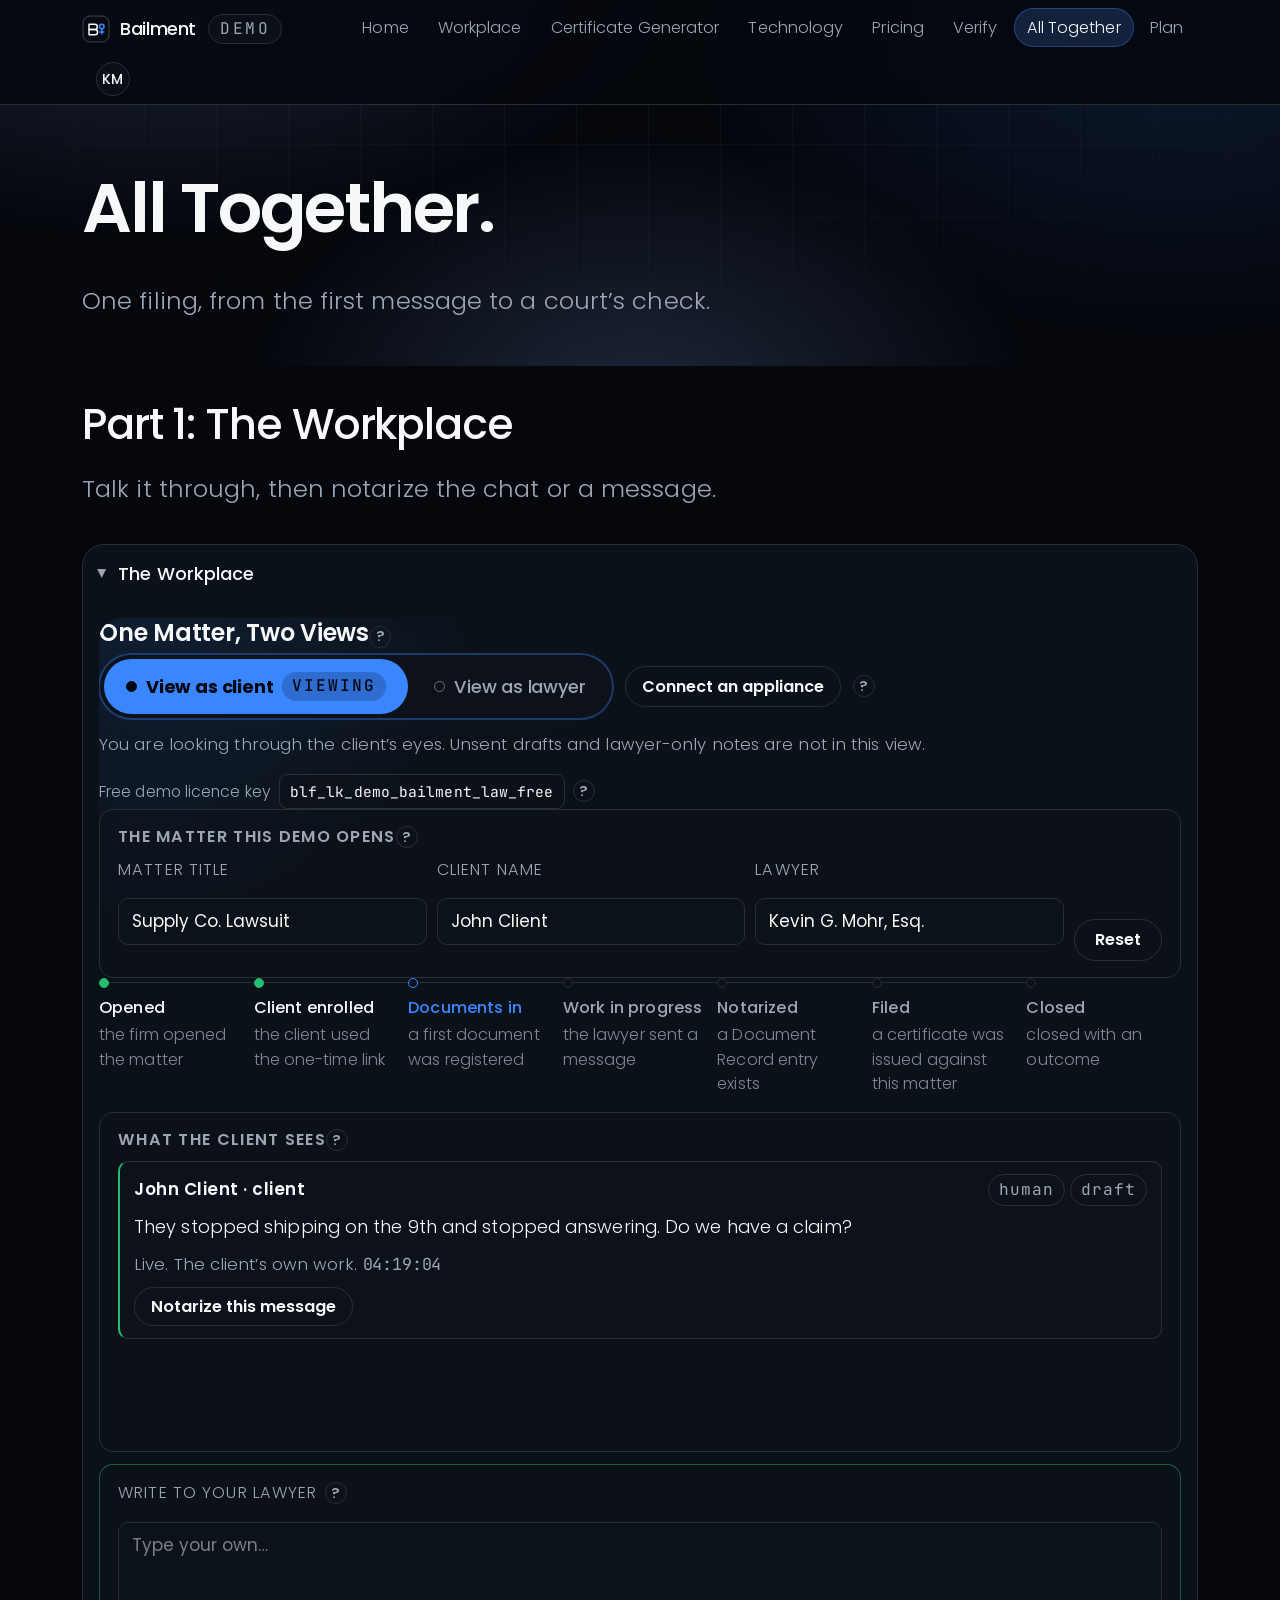
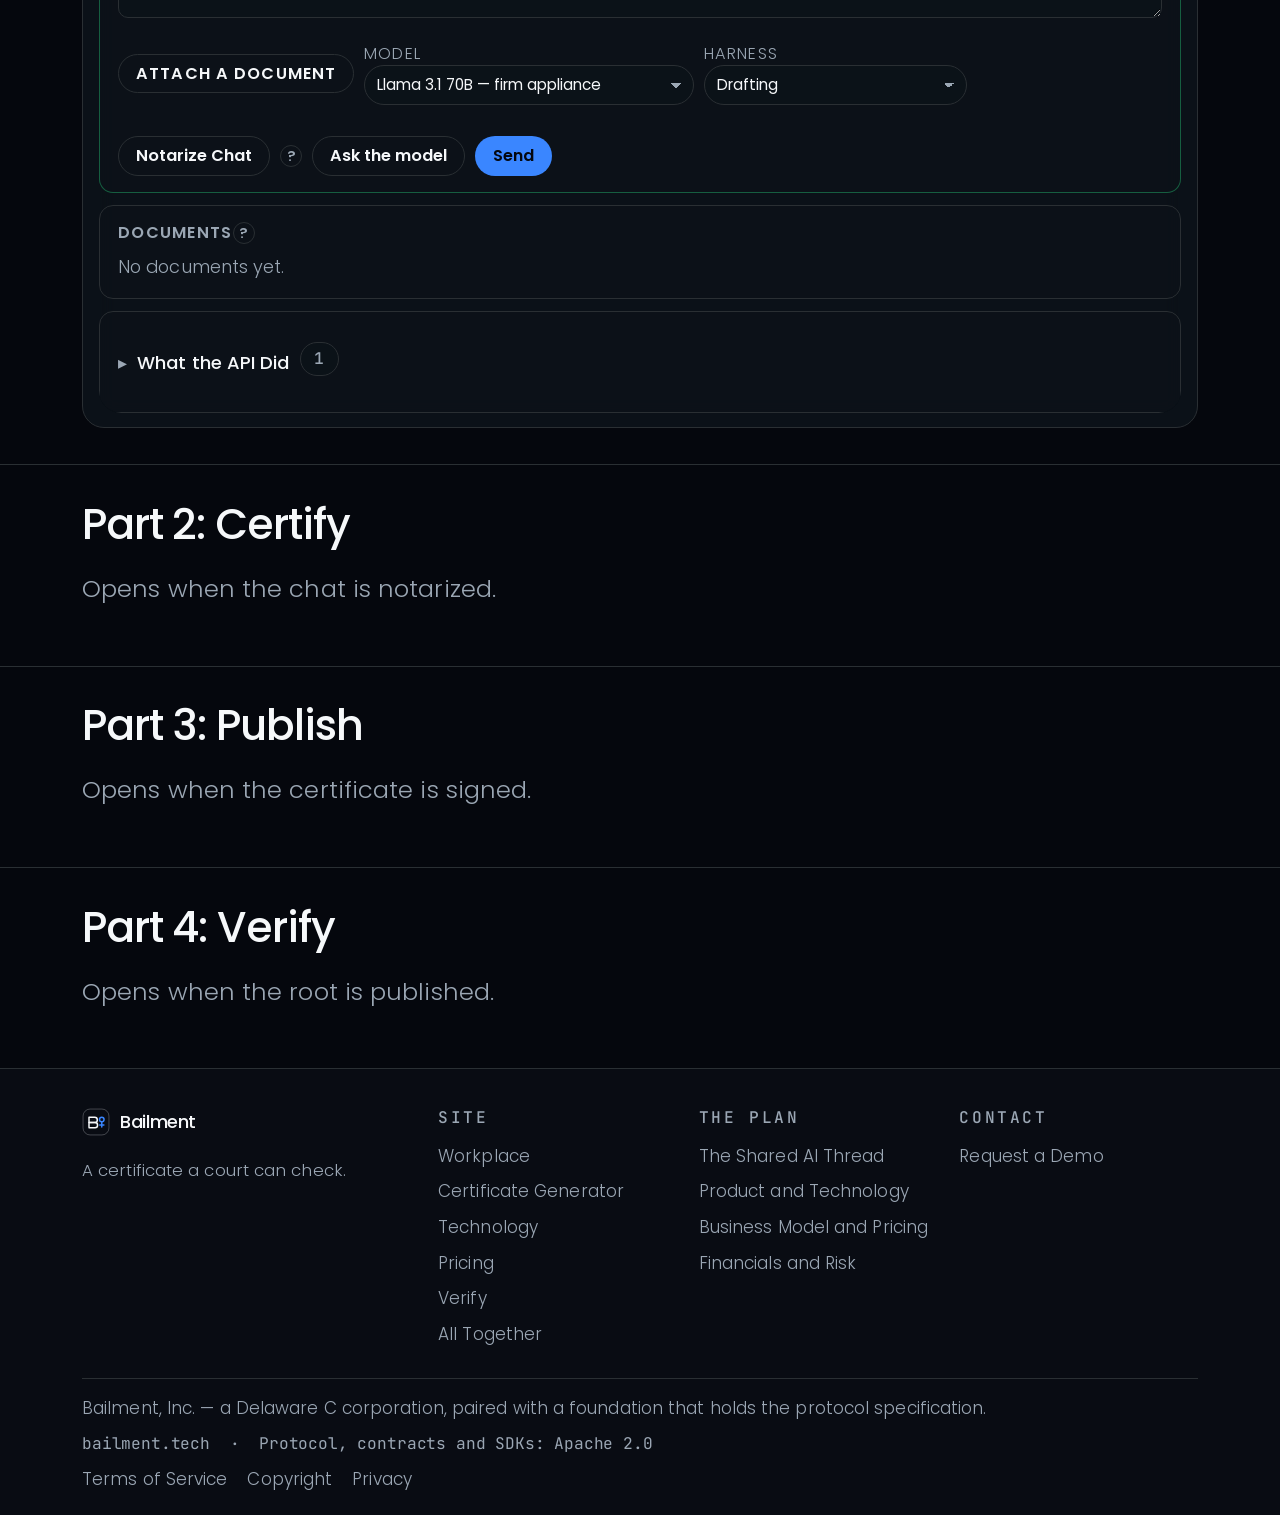
==== commit 3b540cc2: "All Together: short demo link, lighter part 2, pre-built part 3 - Part 2 hides Tamper / Forge / Prin" ====
--- a/all-together.html
+++ b/all-together.html
@@ -23,7 +23,7 @@
   <meta name="twitter:description" content="One filing from start to finish: work the matter, certify it, publish the root, and check it the way a court would.">
   <meta name="twitter:image" content="https://bailment.tech/assets/og.png">
   <link rel="stylesheet" href="style.css?v=8">
-  <link rel="stylesheet" href="app/app.css?v=15">
+  <link rel="stylesheet" href="app/app.css?v=16">
 </head>
 <body>
 <a class="skip" href="#main">Skip to content</a>
@@ -170,7 +170,7 @@
 <script src="app/protocol.js?v=6"></script>
 <script src="app/certificate.js?v=19"></script>
 <script src="app/workplace.js?v=25"></script>
-<script src="app/together.js?v=3"></script>
+<script src="app/together.js?v=4"></script>
 <script>
 window.addEventListener('load', function () {
   setTimeout(function () {
--- a/app/app.css
+++ b/app/app.css
@@ -796,3 +796,10 @@
 .together-pop p{color:var(--fg-muted);line-height:1.6}
 .together-docs .copied,.together-pop .copied{border-color:var(--tint-lime);color:var(--tint-lime)}
 .widget .together-glow{border-color:var(--accent);box-shadow:0 0 0 4px var(--accent-ring)}
+/* All Together, part 2: sign and move on. The full certificate, tamper, forge and print stay on product.html. */
+#part-2 #ct-out,#part-2 #ct-break,#part-2 #ct-forge,#part-2 #ct-print{display:none}
+.together-link{display:flex;flex-wrap:wrap;align-items:center;gap:10px;margin-top:14px;padding:14px 16px;
+  border:1px solid var(--accent-ring);border-radius:var(--radius-sm);background:var(--chip-bg);color:var(--ink)}
+.together-link code{font-family:var(--font-mono);font-size:1.05rem;color:var(--ink);user-select:all}
+.together-link .copied{border-color:var(--tint-lime);color:var(--tint-lime)}
+.together-bottom{margin-top:16px}
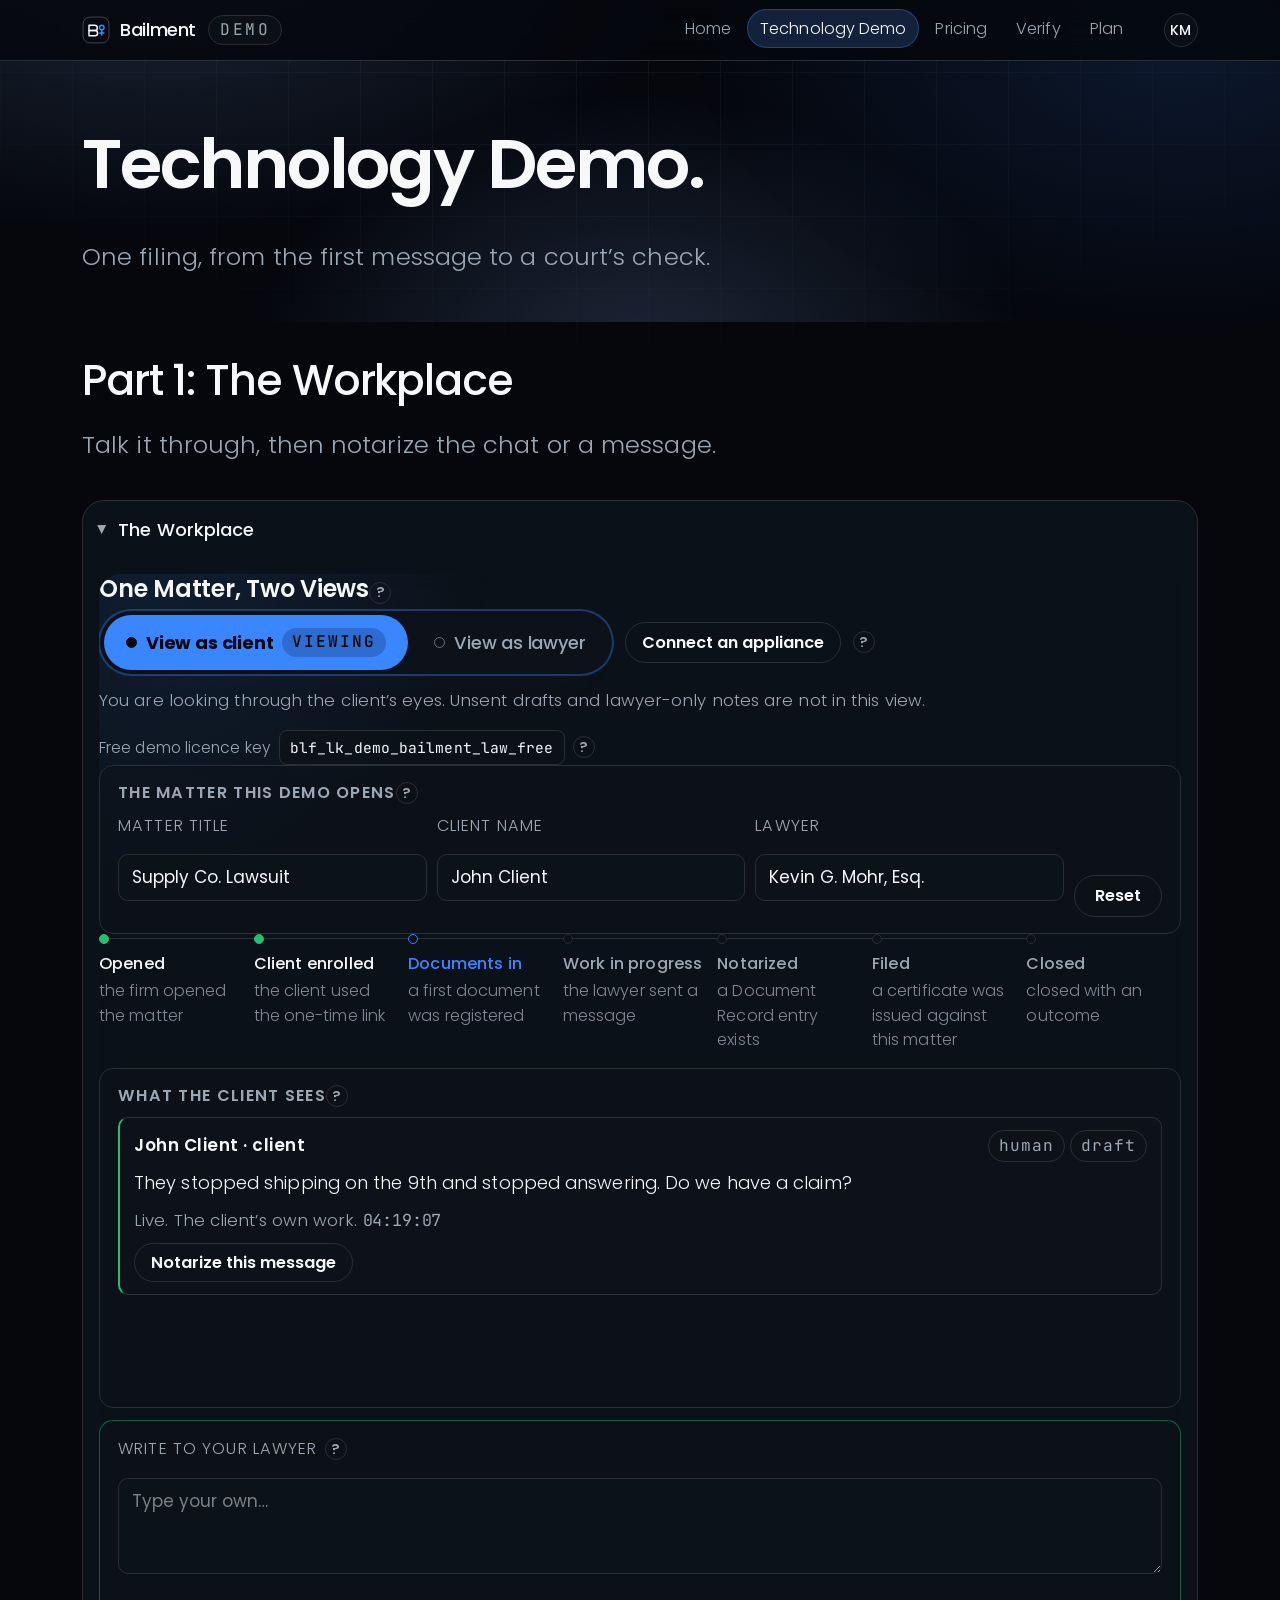
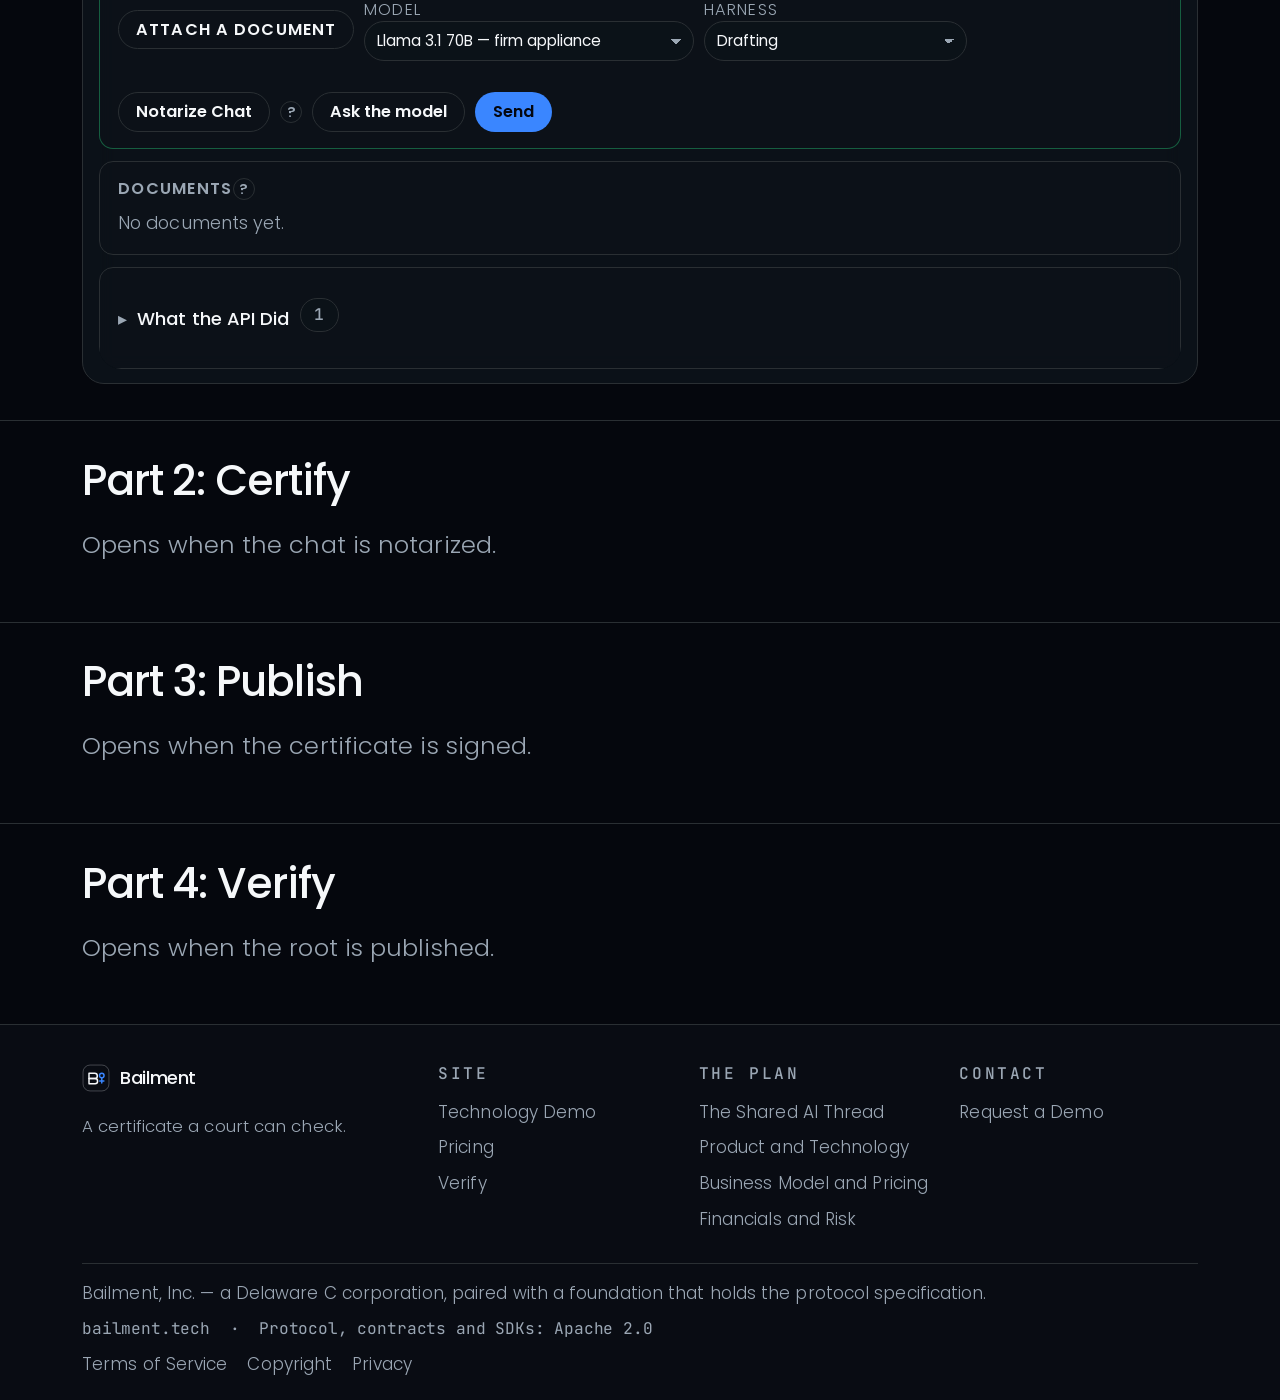
==== commit 02aa6978: "Technology Demo becomes the demo; Publish button; Start Over; process chart on Home - Nav: Workplace" ====
--- a/all-together.html
+++ b/all-together.html
@@ -4,14 +4,14 @@
   <meta charset="utf-8">
   <meta name="viewport" content="width=device-width, initial-scale=1">
   <meta http-equiv="Cache-Control" content="no-cache">
-  <title>All Together &mdash; one filing, start to finish | Bailment</title>
+  <title>Technology Demo &mdash; one filing, start to finish | Bailment</title>
   <meta name="description" content="One filing from start to finish: work the matter, certify it, publish the root, and check it the way a court would.">
   <meta name="color-scheme" content="dark">
   <link rel="canonical" href="https://bailment.tech/all-together.html">
   <link rel="icon" href="assets/favicon.svg" type="image/svg+xml">
   <meta property="og:type" content="website">
   <meta property="og:site_name" content="Bailment">
-  <meta property="og:title" content="All Together &mdash; one filing, start to finish | Bailment">
+  <meta property="og:title" content="Technology Demo &mdash; one filing, start to finish | Bailment">
   <meta property="og:description" content="One filing from start to finish: work the matter, certify it, publish the root, and check it the way a court would.">
   <meta property="og:url" content="https://bailment.tech/all-together.html">
   <meta property="og:image" content="https://bailment.tech/assets/og.png">
@@ -19,11 +19,11 @@
   <meta property="og:image:height" content="630">
   <meta property="og:image:alt" content="Bailment - a certificate a court can check">
   <meta name="twitter:card" content="summary_large_image">
-  <meta name="twitter:title" content="All Together &mdash; one filing, start to finish | Bailment">
+  <meta name="twitter:title" content="Technology Demo &mdash; one filing, start to finish | Bailment">
   <meta name="twitter:description" content="One filing from start to finish: work the matter, certify it, publish the root, and check it the way a court would.">
   <meta name="twitter:image" content="https://bailment.tech/assets/og.png">
   <link rel="stylesheet" href="style.css?v=8">
-  <link rel="stylesheet" href="app/app.css?v=16">
+  <link rel="stylesheet" href="app/app.css?v=17">
 </head>
 <body>
 <a class="skip" href="#main">Skip to content</a>
@@ -37,12 +37,9 @@
     <nav aria-label="Main">
       <ul class="nav-links">
         <li><a href="index.html">Home</a></li>
-        <li><a href="workplace.html">Workplace</a></li>
-        <li><a href="product.html">Certificate Generator</a></li>
-        <li><a href="technology.html">Technology</a></li>
+        <li><a href="all-together.html" aria-current="page">Technology Demo</a></li>
         <li><a href="pricing.html">Pricing</a></li>
         <li><a href="verify.html">Verify</a></li>
-        <li><a href="all-together.html" aria-current="page">All Together</a></li>
         <li><a href="plan.html">Plan</a></li>
       </ul>
     </nav>
@@ -53,7 +50,7 @@
 
 <section class="hero">
   <div class="wrap">
-    <h1>All Together.</h1>
+    <h1>Technology Demo.</h1>
     <p class="lead">One filing, from the first message to a court&rsquo;s check.</p>
   </div>
 </section>
@@ -130,12 +127,9 @@
       <div>
         <h4>Site</h4>
         <ul>
-          <li><a href="workplace.html">Workplace</a></li>
-          <li><a href="product.html">Certificate Generator</a></li>
-          <li><a href="technology.html">Technology</a></li>
+          <li><a href="all-together.html">Technology Demo</a></li>
           <li><a href="pricing.html">Pricing</a></li>
           <li><a href="verify.html">Verify</a></li>
-        <li><a href="all-together.html">All Together</a></li>
         </ul>
       </div>
       <div>
@@ -167,10 +161,10 @@
 </footer>
 <script src="app/crypto.js?v=5"></script>
 <script src="app/ui.js?v=10"></script>
-<script src="app/protocol.js?v=6"></script>
+<script src="app/protocol.js?v=7"></script>
 <script src="app/certificate.js?v=19"></script>
 <script src="app/workplace.js?v=25"></script>
-<script src="app/together.js?v=4"></script>
+<script src="app/together.js?v=5"></script>
 <script>
 window.addEventListener('load', function () {
   setTimeout(function () {
--- a/app/app.css
+++ b/app/app.css
@@ -803,3 +803,8 @@
 .together-link code{font-family:var(--font-mono);font-size:1.05rem;color:var(--ink);user-select:all}
 .together-link .copied{border-color:var(--tint-lime);color:var(--tint-lime)}
 .together-bottom{margin-top:16px}
+/* the one button that moves the demo on: bigger, ringed, gently pulsing */
+.together-publish,.widget .btn.together-publish{font-size:1.08rem;padding:13px 34px;
+  box-shadow:0 0 0 4px var(--accent-ring);animation:together-pulse 2.2s ease-in-out infinite}
+@keyframes together-pulse{50%{box-shadow:0 0 0 9px transparent}}
+@media (prefers-reduced-motion:reduce){.together-publish,.widget .btn.together-publish{animation:none}}
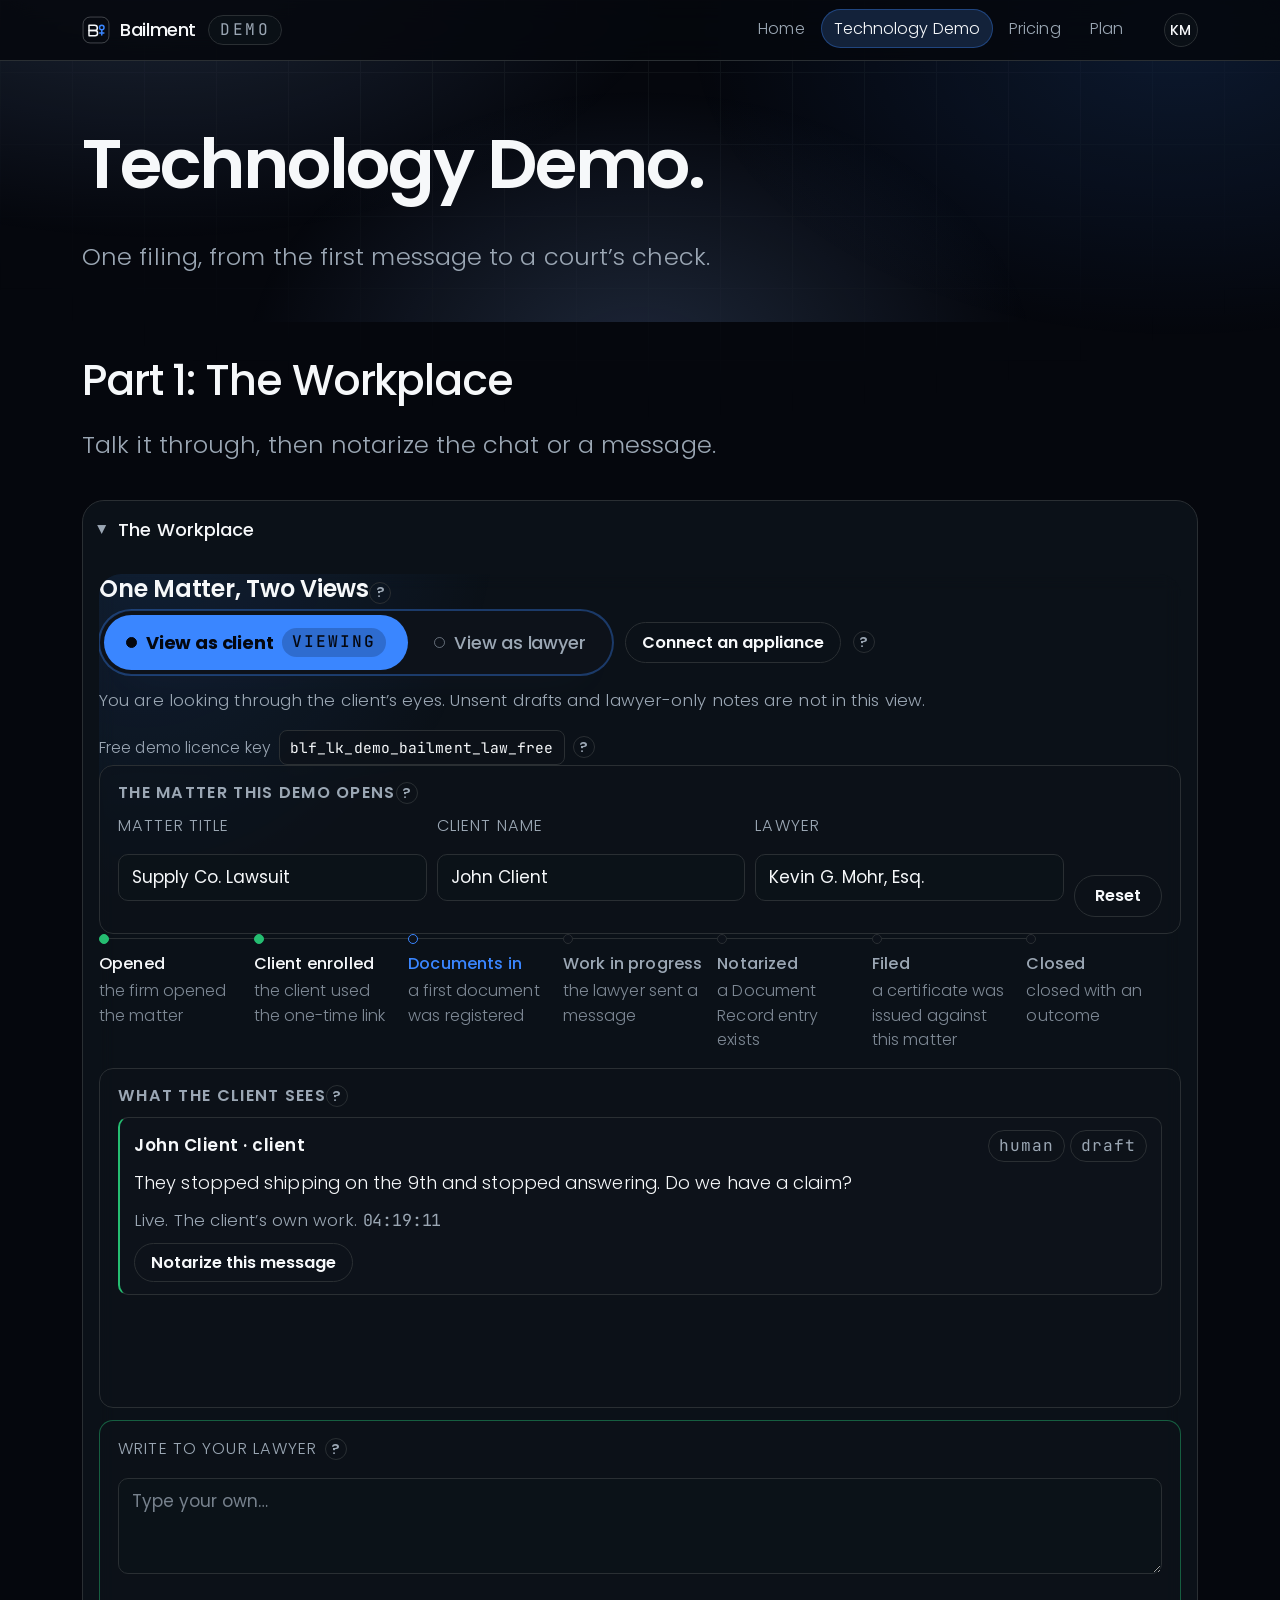
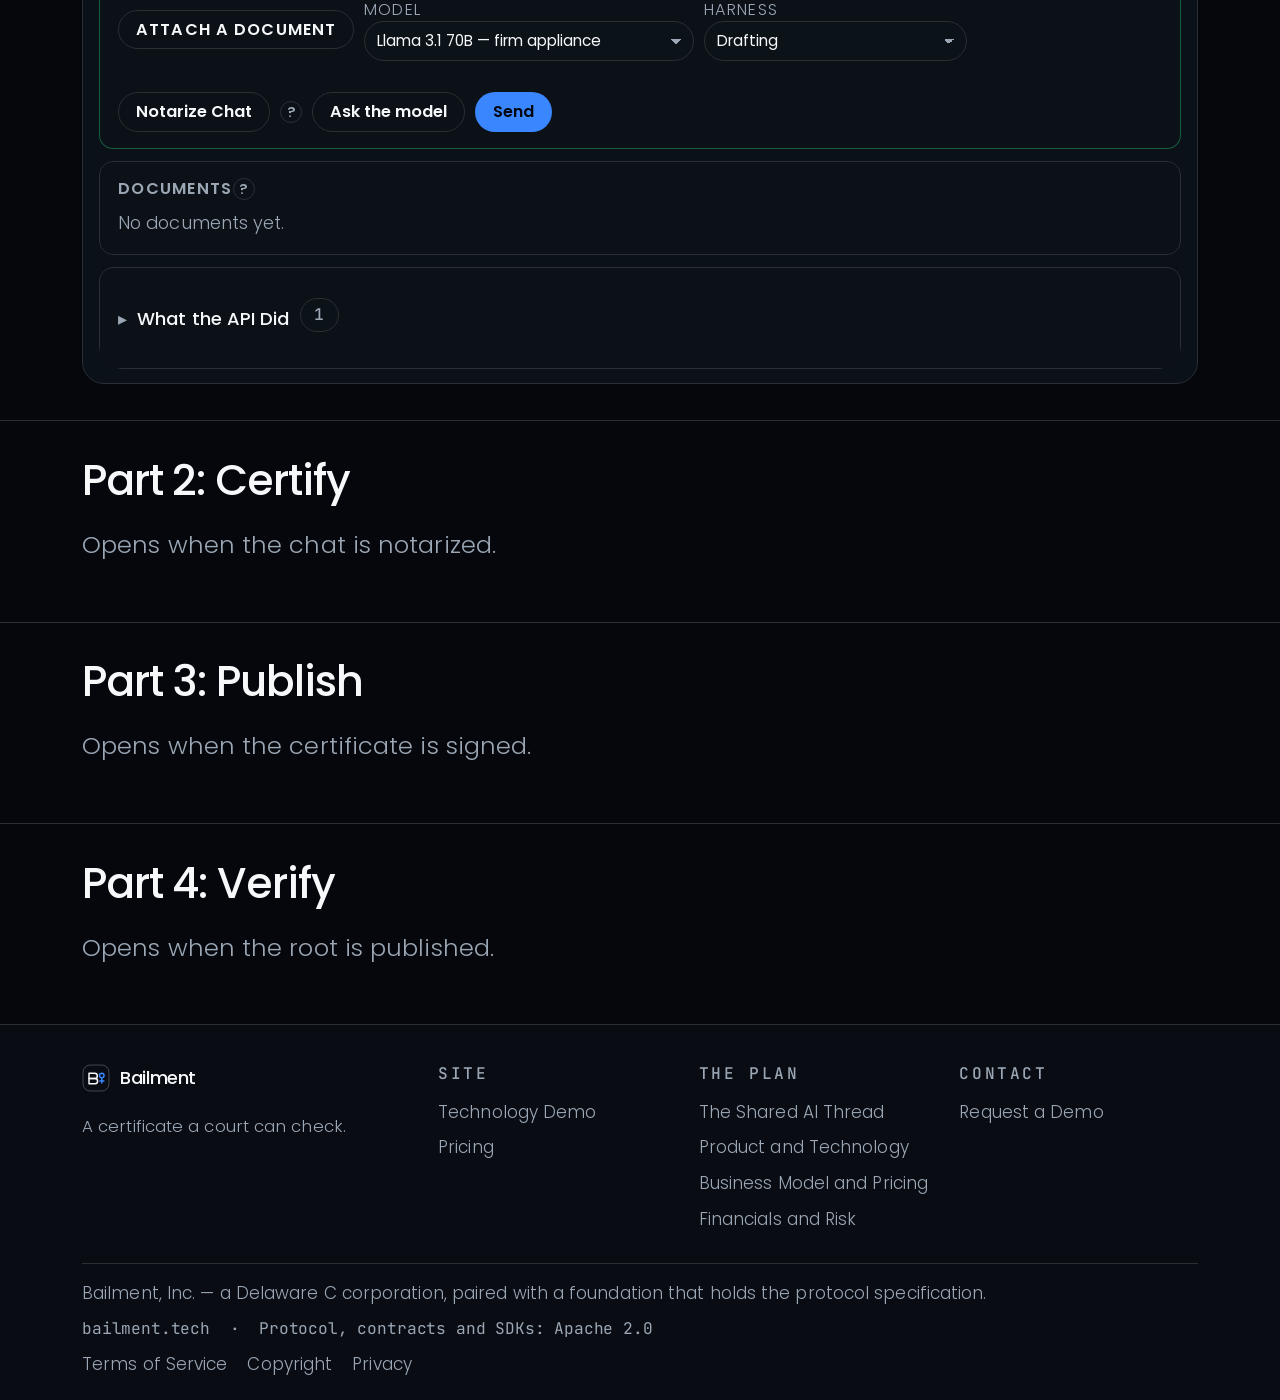
==== commit 3bb94ca3: "Archive the Verify tab; Home chart shows the planned Verify -> Blockchain check - Nav: Home, Technol" ====
--- a/all-together.html
+++ b/all-together.html
@@ -39,7 +39,6 @@
         <li><a href="index.html">Home</a></li>
         <li><a href="all-together.html" aria-current="page">Technology Demo</a></li>
         <li><a href="pricing.html">Pricing</a></li>
-        <li><a href="verify.html">Verify</a></li>
         <li><a href="plan.html">Plan</a></li>
       </ul>
     </nav>
@@ -129,7 +128,6 @@
         <ul>
           <li><a href="all-together.html">Technology Demo</a></li>
           <li><a href="pricing.html">Pricing</a></li>
-          <li><a href="verify.html">Verify</a></li>
         </ul>
       </div>
       <div>
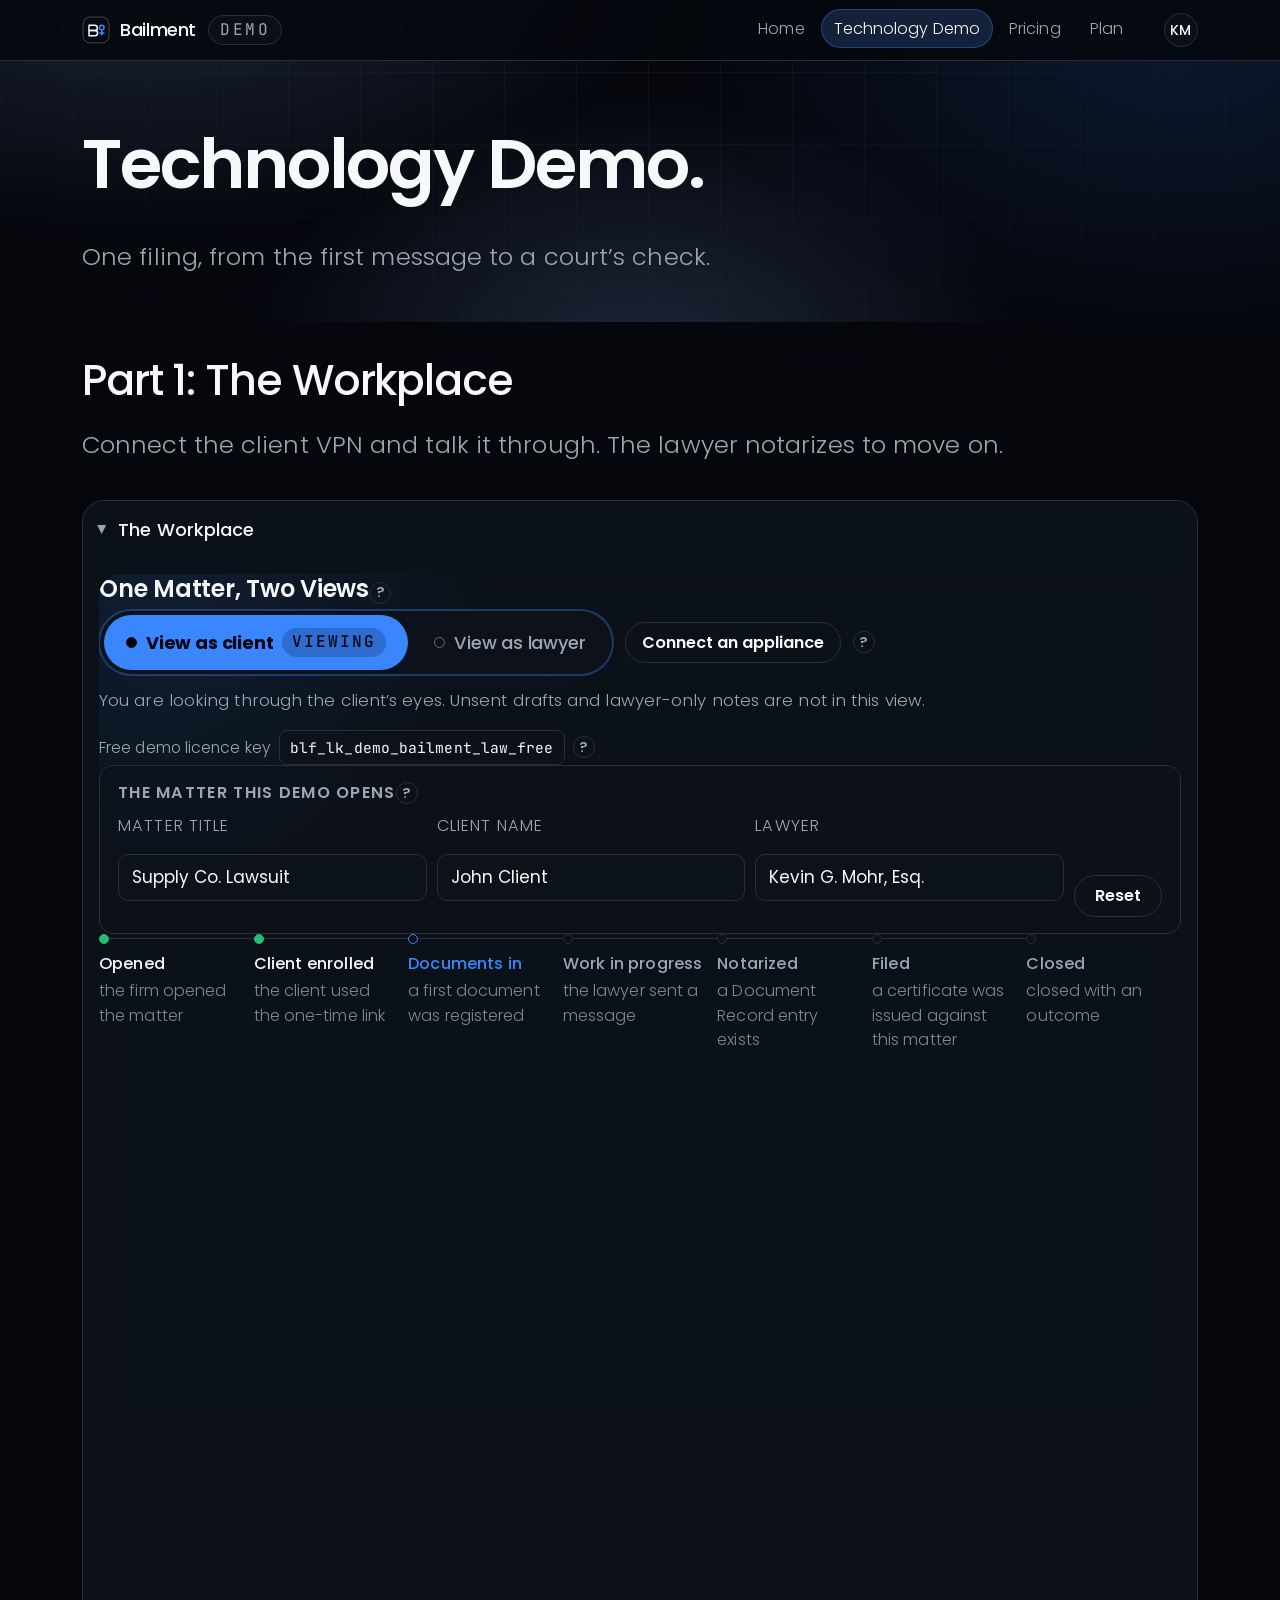
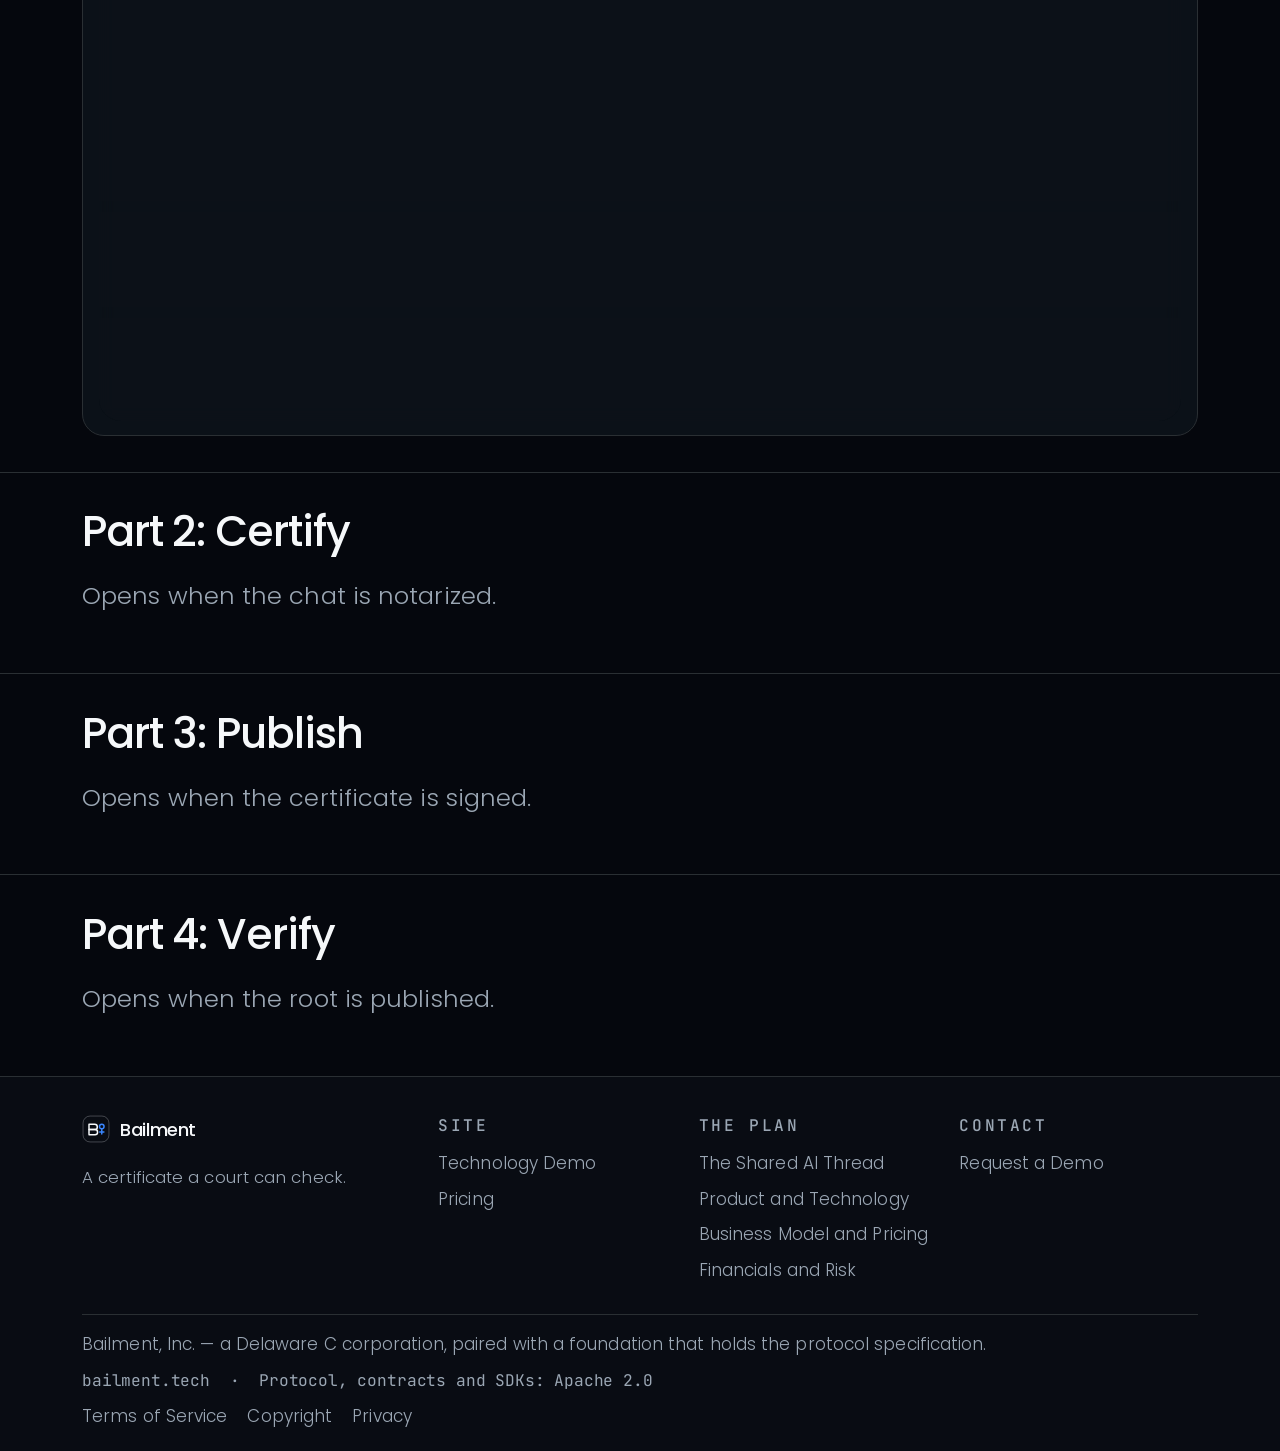
==== commit 7cd56df7: "Client side: VPN gate, redacted research, notarize-only; profile by party and case; profile ? fixed " ====
--- a/all-together.html
+++ b/all-together.html
@@ -22,8 +22,8 @@
   <meta name="twitter:title" content="Technology Demo &mdash; one filing, start to finish | Bailment">
   <meta name="twitter:description" content="One filing from start to finish: work the matter, certify it, publish the root, and check it the way a court would.">
   <meta name="twitter:image" content="https://bailment.tech/assets/og.png">
-  <link rel="stylesheet" href="style.css?v=8">
-  <link rel="stylesheet" href="app/app.css?v=17">
+  <link rel="stylesheet" href="style.css?v=9">
+  <link rel="stylesheet" href="app/app.css?v=18">
 </head>
 <body>
 <a class="skip" href="#main">Skip to content</a>
@@ -57,7 +57,7 @@
 <section class="section tight together-part" id="part-1">
   <div class="wrap">
     <h2>Part 1: The Workplace</h2>
-    <p class="lead together-status" role="status">Talk it through, then notarize the chat or a message.</p>
+    <p class="lead together-status" role="status">Connect the client VPN and talk it through. The lawyer notarizes to move on.</p>
     <!-- every notarized document, by name and hash; filled by app/together.js -->
     <ul class="together-docs" id="together-docs" hidden></ul>
     <details class="wp-fold together-fold" id="part-1-fold" open>
@@ -161,7 +161,7 @@
 <script src="app/ui.js?v=10"></script>
 <script src="app/protocol.js?v=7"></script>
 <script src="app/certificate.js?v=19"></script>
-<script src="app/workplace.js?v=25"></script>
+<script src="app/workplace.js?v=26"></script>
 <script src="app/together.js?v=5"></script>
 <script>
 window.addEventListener('load', function () {
@@ -177,7 +177,7 @@
   }, 600);
 });
 </script>
-<script src="app/profile.js?v=2"></script>
+<script src="app/profile.js?v=3"></script>
 <script src="app/config.js?v=7"></script>
 </body>
 </html>
--- a/style.css
+++ b/style.css
@@ -654,3 +654,28 @@
   white-space:pre-wrap;background:var(--chip-bg);border:1px solid var(--border-hairline);
   border-radius:10px;padding:14px;font-family:var(--font-mono);font-size:.82rem;max-height:320px;overflow:auto;
 }
+
+/* The profile's "?" explainers. The dialog is not a .widget and not every page loads app.css,
+   so the same hover/focus tooltip is declared here for it. */
+.pf-dialog .pf-line{position:relative}
+.pf-dialog .wm-help{display:inline-flex;align-items:center;vertical-align:middle;margin-left:6px}
+.pf-dialog .wm-q{
+  display:inline-flex;align-items:center;justify-content:center;width:20px;height:20px;padding:0;
+  background:transparent;color:var(--fg-muted);border:1px solid var(--border-hairline);border-radius:999px;
+  font-family:var(--font-body);font-size:.8rem;line-height:1;font-weight:600;cursor:help}
+.pf-dialog .wm-q:hover,.pf-dialog .wm-q:focus{outline:none;color:var(--accent);border-color:var(--accent)}
+.pf-dialog .wm-tip{
+  display:none;position:absolute;z-index:30;left:0;right:0;top:100%;margin-top:4px;
+  background:var(--neutral-950);color:var(--ink);border:1px solid var(--accent-ring);border-radius:10px;
+  padding:10px 12px;font-size:.92rem;line-height:1.5;text-transform:none;letter-spacing:normal;font-weight:400;
+  box-shadow:0 10px 30px rgba(0,0,0,.45);pointer-events:none}
+.pf-dialog .wm-q:hover + .wm-tip,.pf-dialog .wm-help:hover .wm-tip,
+.pf-dialog .wm-q:focus + .wm-tip{display:block}
+/* who notarized, and the case filter */
+.pf-by{font-size:.72rem;letter-spacing:.08em;text-transform:uppercase;padding:2px 8px;border-radius:999px;
+  border:1px solid var(--border-hairline);color:var(--fg-muted);flex:0 0 auto}
+.pf-by.client{border-color:color-mix(in srgb,var(--tint-lime) 55%,transparent);color:var(--tint-lime)}
+.pf-by.lawyer{border-color:var(--accent-ring);color:var(--accent)}
+.pf-filter{display:flex;align-items:center;gap:10px;margin:0 0 10px;color:var(--fg-muted);font-size:.9rem}
+.pf-filter select{background:var(--neutral-950);color:var(--ink);border:1px solid var(--border-hairline);
+  border-radius:999px;padding:6px 12px;color-scheme:dark;font-family:var(--font-body)}
--- a/app/app.css
+++ b/app/app.css
@@ -808,3 +808,9 @@
   box-shadow:0 0 0 4px var(--accent-ring);animation:together-pulse 2.2s ease-in-out infinite}
 @keyframes together-pulse{50%{box-shadow:0 0 0 9px transparent}}
 @media (prefers-reduced-motion:reduce){.together-publish,.widget .btn.together-publish{animation:none}}
+/* the client's VPN: a button, and a status that says which it is */
+.widget .wp-vpn{display:flex;align-items:center;gap:10px;margin:0 0 12px;position:relative}
+.widget .wp-vpn-status{font-size:.85rem;padding:3px 10px;border-radius:999px;
+  border:1px solid color-mix(in srgb,var(--tint-ember) 55%,transparent);color:var(--tint-ember)}
+.widget .wp-vpn-status::before{content:'\25CF  '}
+.widget .wp-vpn-status.on{border-color:color-mix(in srgb,var(--tint-lime) 55%,transparent);color:var(--tint-lime)}
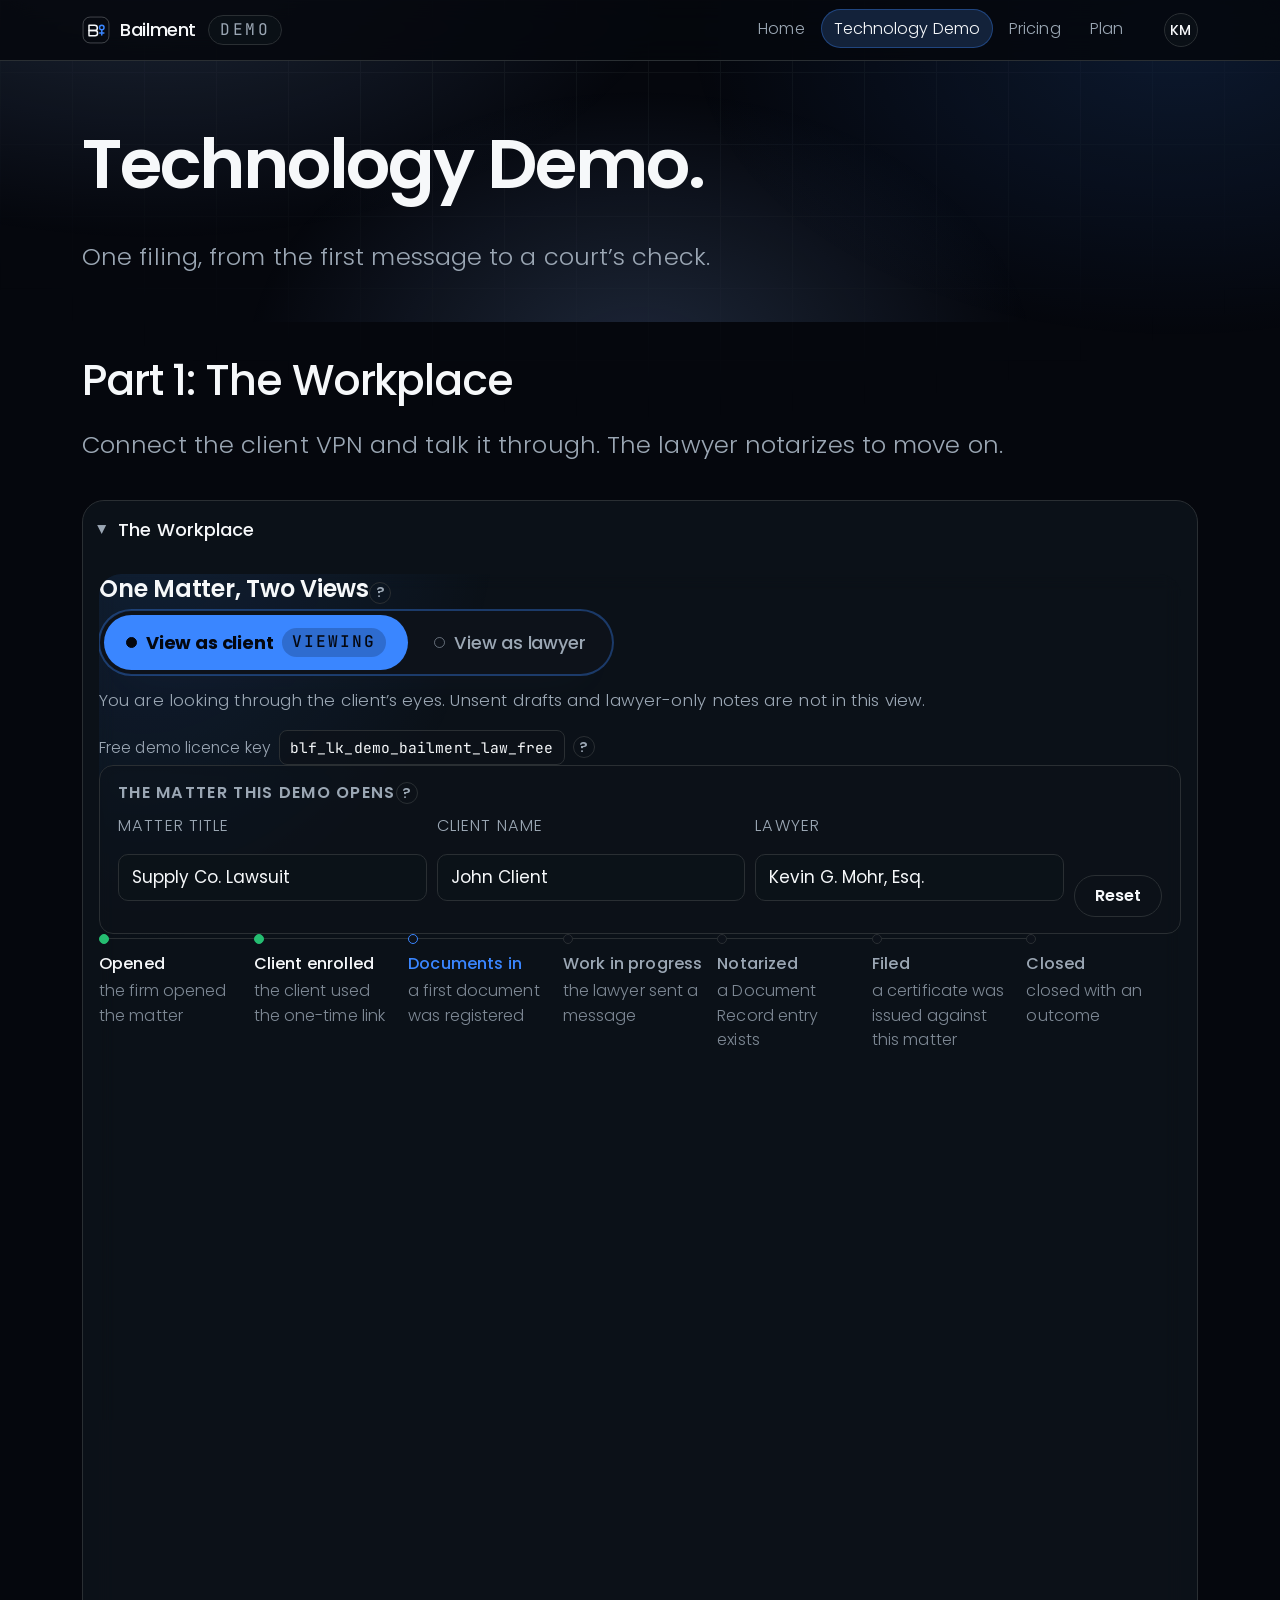
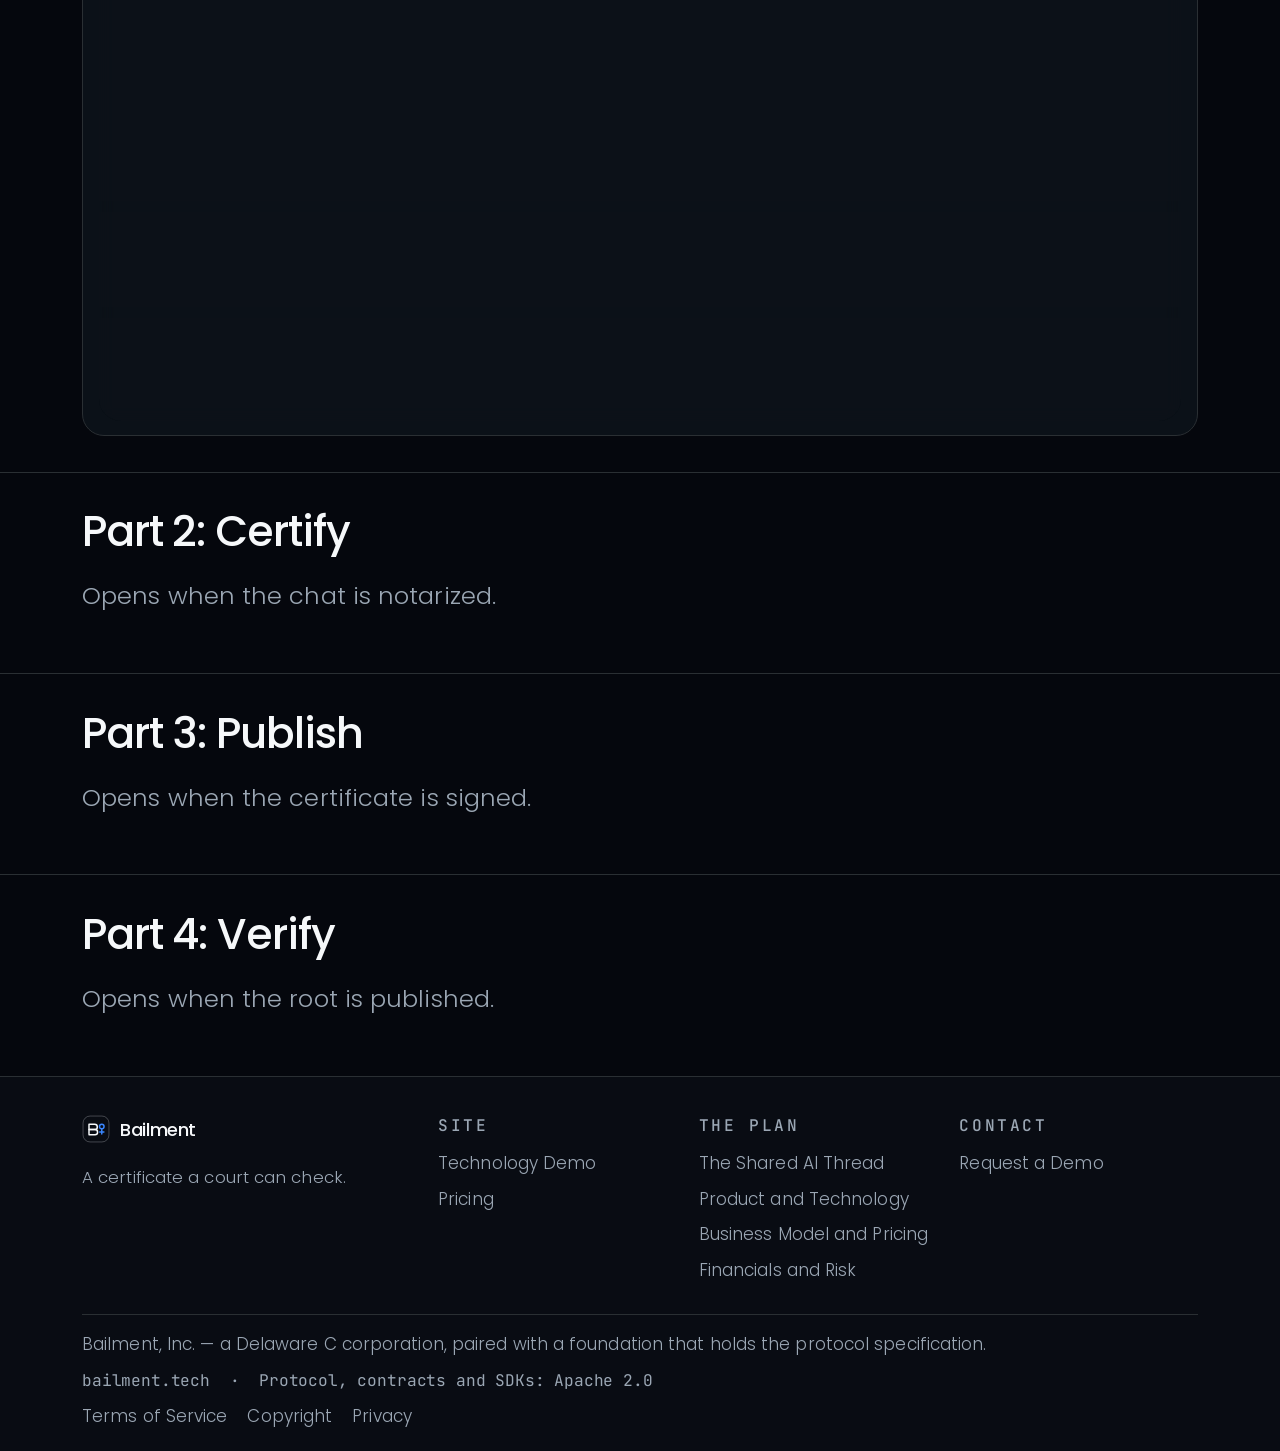
==== commit c937756b: "Bump cache stamps for every file changed today so browsers load the new code Co-Authored-By: Claude " ====
--- a/all-together.html
+++ b/all-together.html
@@ -22,8 +22,8 @@
   <meta name="twitter:title" content="Technology Demo &mdash; one filing, start to finish | Bailment">
   <meta name="twitter:description" content="One filing from start to finish: work the matter, certify it, publish the root, and check it the way a court would.">
   <meta name="twitter:image" content="https://bailment.tech/assets/og.png">
-  <link rel="stylesheet" href="style.css?v=9">
-  <link rel="stylesheet" href="app/app.css?v=18">
+  <link rel="stylesheet" href="style.css?v=10">
+  <link rel="stylesheet" href="app/app.css?v=19">
 </head>
 <body>
 <a class="skip" href="#main">Skip to content</a>
@@ -159,10 +159,10 @@
 </footer>
 <script src="app/crypto.js?v=5"></script>
 <script src="app/ui.js?v=10"></script>
-<script src="app/protocol.js?v=7"></script>
-<script src="app/certificate.js?v=19"></script>
-<script src="app/workplace.js?v=26"></script>
-<script src="app/together.js?v=5"></script>
+<script src="app/protocol.js?v=8"></script>
+<script src="app/certificate.js?v=20"></script>
+<script src="app/workplace.js?v=27"></script>
+<script src="app/together.js?v=6"></script>
 <script>
 window.addEventListener('load', function () {
   setTimeout(function () {
--- a/style.css
+++ b/style.css
@@ -256,6 +256,9 @@
   -webkit-backdrop-filter:blur(8px);
   position:relative;
 }
+/* backdrop-filter makes every panel its own stacking context, so a "?" tip would sit under
+   the next panel; lift the panel whose tip is open */
+.panel:has(.wm-help:hover),.panel:has(.wm-q:focus){z-index:5}
 .panel.lg{border-radius:var(--radius-lg);padding:clamp(24px,3.4vw,40px)}
 .panel.hl{border-color:var(--accent-ring);box-shadow:0 0 0 1px var(--accent-ring),0 24px 60px -40px var(--fx-glow)}
 .panel h3{margin-bottom:.4em}
--- a/app/app.css
+++ b/app/app.css
@@ -166,6 +166,7 @@
   .widget{padding:18px 15px}
   .widget table{display:block;width:100%;max-width:100%;overflow-x:auto;-webkit-overflow-scrolling:touch}
   .widget .kv{flex-direction:column;align-items:flex-start;gap:2px}
+  .widget .kv > span{flex:0 0 auto}   /* style.css .kv span basis would become a 220px height */
   .widget .kv .v{text-align:left}
   .widget .cert{padding:20px 16px}
   .widget .code-readout{font-size:.98rem}
@@ -625,6 +626,7 @@
 .widget .ct-cite-case{color:var(--brand-200)}
 .widget .ct-cite-when,.widget .ct-cite-court{color:var(--fg-muted)}
 .widget .ct-cite-note{color:var(--fg-muted)}
+.widget .ct-cite-fix{display:block;margin-top:4px;color:var(--ink)}
 .widget .ct-cite-digest{font-family:var(--font-mono);font-size:.95rem;color:var(--brand-200)}
 
 @media (max-width:560px){
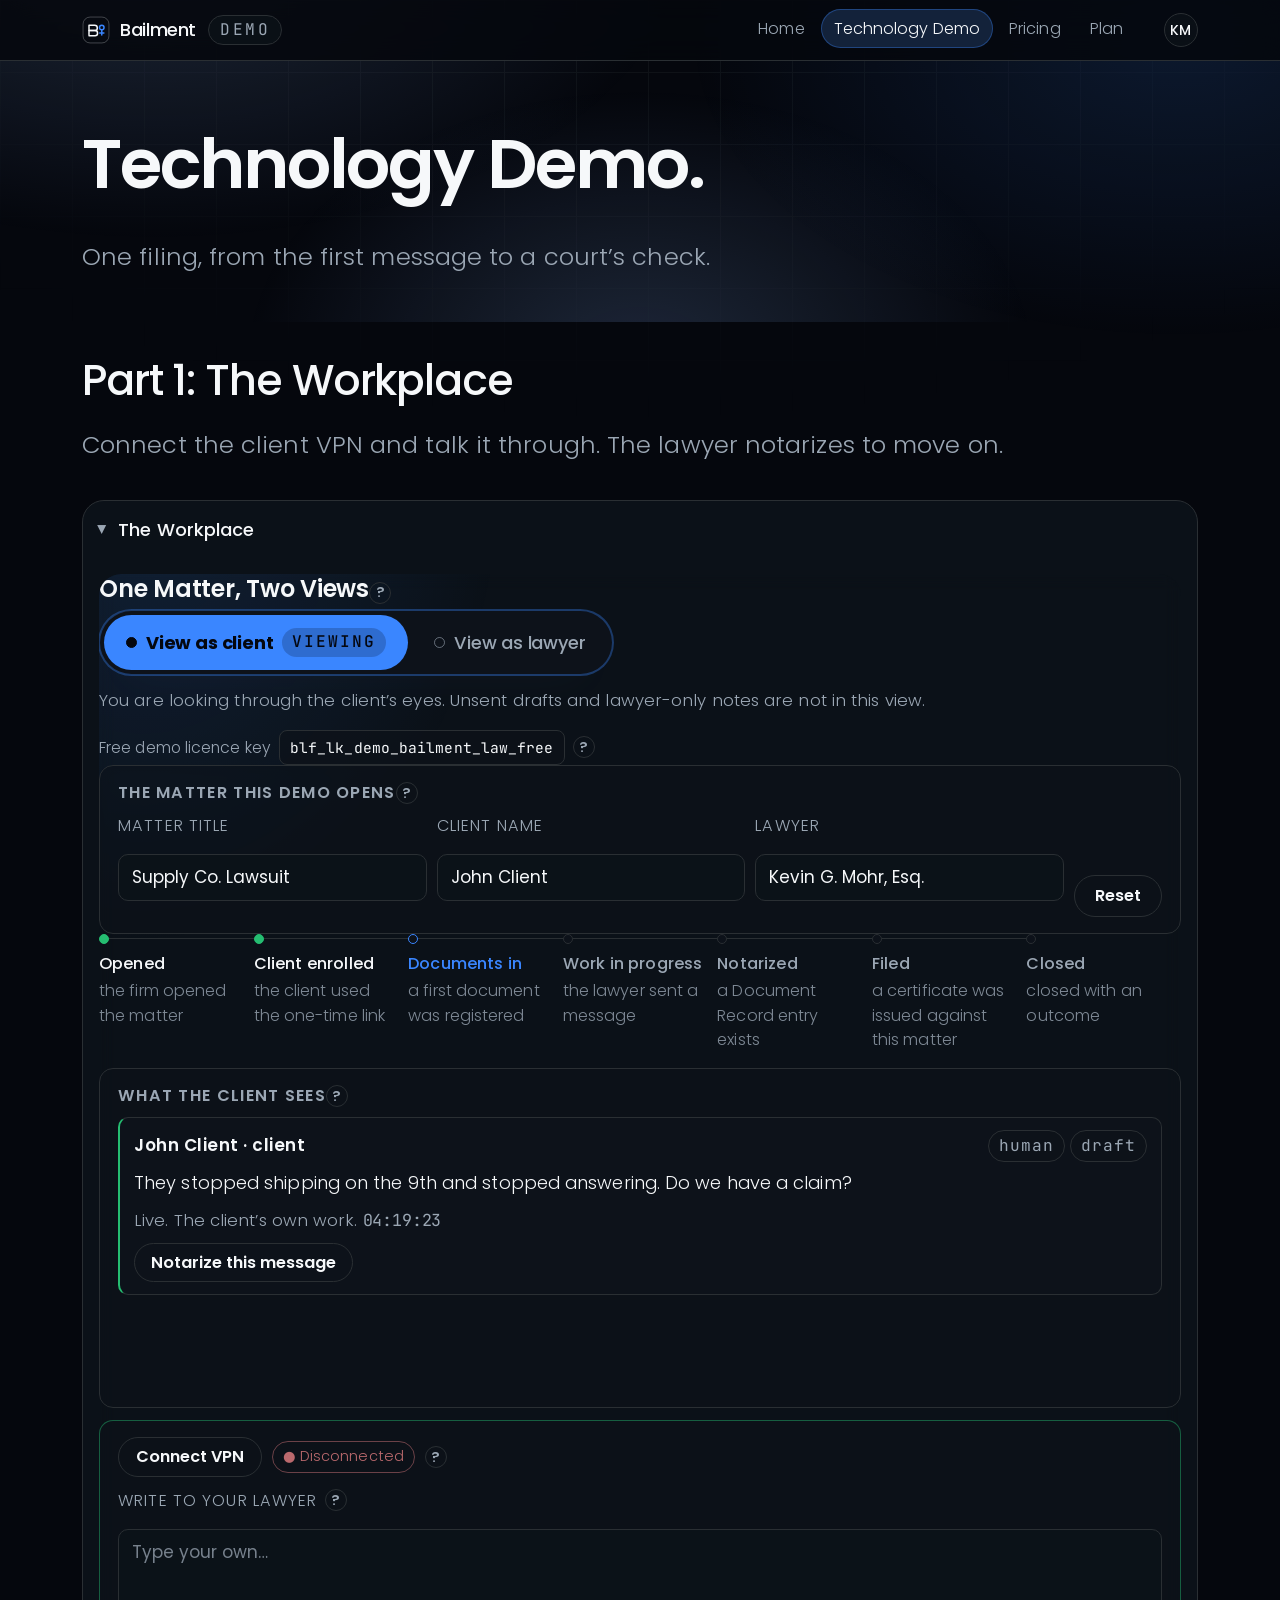
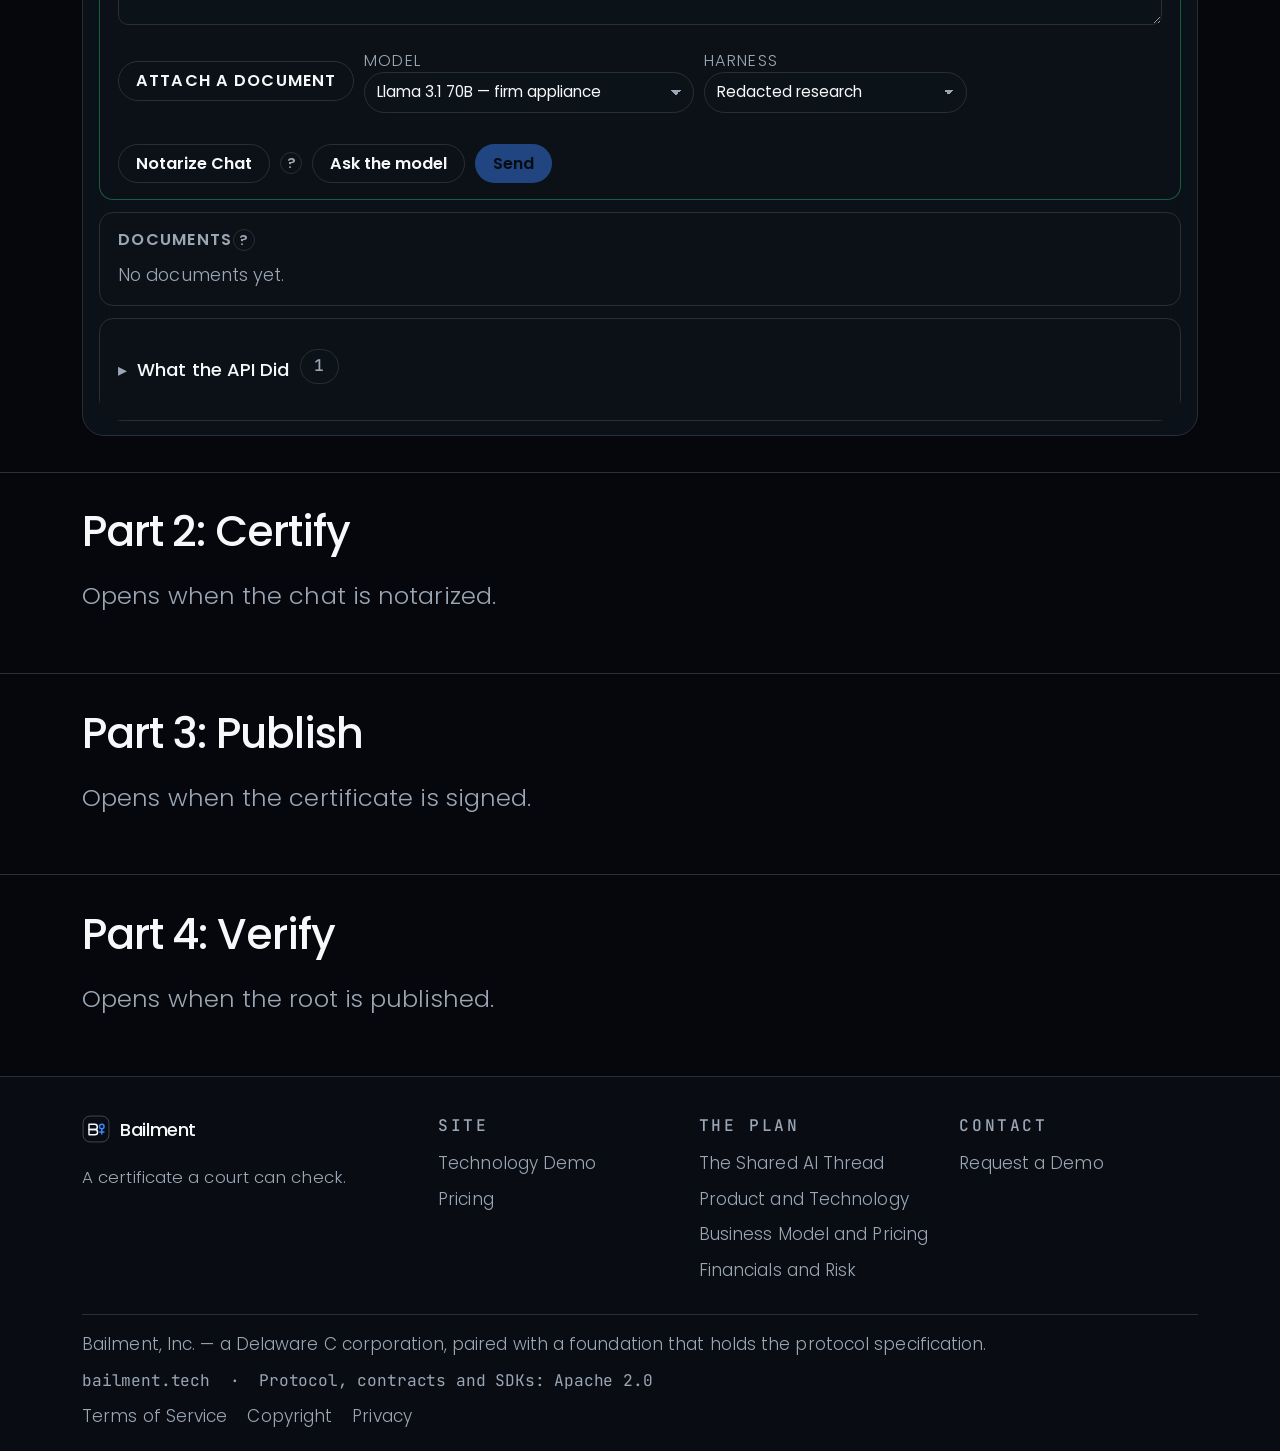
==== commit 943f586b: "Ponytail cleanup: remove unlinked pages, stale UI checker, dead code and duplicate config switches C" ====
--- a/all-together.html
+++ b/all-together.html
@@ -22,8 +22,8 @@
   <meta name="twitter:title" content="Technology Demo &mdash; one filing, start to finish | Bailment">
   <meta name="twitter:description" content="One filing from start to finish: work the matter, certify it, publish the root, and check it the way a court would.">
   <meta name="twitter:image" content="https://bailment.tech/assets/og.png">
-  <link rel="stylesheet" href="style.css?v=10">
-  <link rel="stylesheet" href="app/app.css?v=19">
+  <link rel="stylesheet" href="style.css?v=11">
+  <link rel="stylesheet" href="app/app.css?v=20">
 </head>
 <body>
 <a class="skip" href="#main">Skip to content</a>
@@ -158,10 +158,10 @@
   </div>
 </footer>
 <script src="app/crypto.js?v=5"></script>
-<script src="app/ui.js?v=10"></script>
-<script src="app/protocol.js?v=8"></script>
-<script src="app/certificate.js?v=20"></script>
-<script src="app/workplace.js?v=27"></script>
+<script src="app/ui.js?v=11"></script>
+<script src="app/protocol.js?v=9"></script>
+<script src="app/certificate.js?v=21"></script>
+<script src="app/workplace.js?v=28"></script>
 <script src="app/together.js?v=6"></script>
 <script>
 window.addEventListener('load', function () {
@@ -177,7 +177,7 @@
   }, 600);
 });
 </script>
-<script src="app/profile.js?v=3"></script>
-<script src="app/config.js?v=7"></script>
+<script src="app/profile.js?v=4"></script>
+<script src="app/config.js?v=8"></script>
 </body>
 </html>
--- a/style.css
+++ b/style.css
@@ -658,22 +658,38 @@
   border-radius:10px;padding:14px;font-family:var(--font-mono);font-size:.82rem;max-height:320px;overflow:auto;
 }
 
-/* The profile's "?" explainers. The dialog is not a .widget and not every page loads app.css,
-   so the same hover/focus tooltip is declared here for it. */
+/* The "?" explainer, for widgets and the profile dialog alike. It lives here because
+   the dialog opens on pages that do not load app.css. Requirements: app/app.css. */
 .pf-dialog .pf-line{position:relative}
 .pf-dialog .wm-help{display:inline-flex;align-items:center;vertical-align:middle;margin-left:6px}
-.pf-dialog .wm-q{
-  display:inline-flex;align-items:center;justify-content:center;width:20px;height:20px;padding:0;
-  background:transparent;color:var(--fg-muted);border:1px solid var(--border-hairline);border-radius:999px;
-  font-family:var(--font-body);font-size:.8rem;line-height:1;font-weight:600;cursor:help}
-.pf-dialog .wm-q:hover,.pf-dialog .wm-q:focus{outline:none;color:var(--accent);border-color:var(--accent)}
-.pf-dialog .wm-tip{
-  display:none;position:absolute;z-index:30;left:0;right:0;top:100%;margin-top:4px;
-  background:var(--neutral-950);color:var(--ink);border:1px solid var(--accent-ring);border-radius:10px;
-  padding:10px 12px;font-size:.92rem;line-height:1.5;text-transform:none;letter-spacing:normal;font-weight:400;
-  box-shadow:0 10px 30px rgba(0,0,0,.45);pointer-events:none}
-.pf-dialog .wm-q:hover + .wm-tip,.pf-dialog .wm-help:hover .wm-tip,
-.pf-dialog .wm-q:focus + .wm-tip{display:block}
+:is(.widget,.pf-dialog) .wm-q{
+  display:inline-flex;align-items:center;justify-content:center;
+  width:22px;height:22px;padding:0;flex:0 0 auto;
+  background:transparent;color:var(--fg-muted);
+  border:1px solid var(--border-hairline);border-radius:999px;
+  font-family:var(--font-body);font-size:.85rem;line-height:1;font-weight:600;
+  cursor:help;transition:color .15s,border-color .15s;
+}
+:is(.widget,.pf-dialog) .wm-q:hover{color:var(--accent);border-color:var(--accent)}
+:is(.widget,.pf-dialog) .wm-q:focus{outline:none;color:var(--accent);border-color:var(--accent);
+  box-shadow:0 0 0 3px var(--accent-ring)}
+
+:is(.widget,.pf-dialog) .wm-tip{
+  display:none;position:absolute;z-index:30;
+  left:0;right:0;top:100%;margin-top:6px;
+  max-width:100%;box-sizing:border-box;
+  background:var(--neutral-950);color:var(--ink);
+  border:1px solid var(--accent-ring);border-radius:var(--radius-sm);
+  padding:11px 13px;
+  font-family:var(--font-body);font-size:.98rem;line-height:1.55;
+  text-transform:none;letter-spacing:normal;font-weight:400;
+  box-shadow:0 10px 30px rgba(0,0,0,.45);
+  pointer-events:none;                 /* never blocks the control it explains */
+}
+:is(.widget,.pf-dialog) .wm-q:hover + .wm-tip,
+:is(.widget,.pf-dialog) .wm-help:hover .wm-tip,
+:is(.widget,.pf-dialog) .wm-q:focus + .wm-tip,
+:is(.widget,.pf-dialog) .wm-q:focus-visible + .wm-tip{display:block}
 /* who notarized, and the case filter */
 .pf-by{font-size:.72rem;letter-spacing:.08em;text-transform:uppercase;padding:2px 8px;border-radius:999px;
   border:1px solid var(--border-hairline);color:var(--fg-muted);flex:0 0 auto}
--- a/app/app.css
+++ b/app/app.css
@@ -432,34 +432,6 @@
 
 .widget .wm-help{position:static;display:inline-flex;align-items:center;flex:0 0 auto}
 
-.widget .wm-q{
-  display:inline-flex;align-items:center;justify-content:center;
-  width:22px;height:22px;padding:0;flex:0 0 auto;
-  background:transparent;color:var(--fg-muted);
-  border:1px solid var(--border-hairline);border-radius:999px;
-  font-family:var(--font-body);font-size:.85rem;line-height:1;font-weight:600;
-  cursor:help;transition:color .15s,border-color .15s;
-}
-.widget .wm-q:hover{color:var(--accent);border-color:var(--accent)}
-.widget .wm-q:focus{outline:none;color:var(--accent);border-color:var(--accent);
-  box-shadow:0 0 0 3px var(--accent-ring)}
-
-.widget .wm-tip{
-  display:none;position:absolute;z-index:30;
-  left:0;right:0;top:100%;margin-top:6px;
-  max-width:100%;box-sizing:border-box;
-  background:var(--neutral-950);color:var(--ink);
-  border:1px solid var(--accent-ring);border-radius:var(--radius-sm);
-  padding:11px 13px;
-  font-family:var(--font-body);font-size:.98rem;line-height:1.55;
-  text-transform:none;letter-spacing:normal;font-weight:400;
-  box-shadow:0 10px 30px rgba(0,0,0,.45);
-  pointer-events:none;                 /* never blocks the control it explains */
-}
-.widget .wm-q:hover + .wm-tip,
-.widget .wm-help:hover .wm-tip,
-.widget .wm-q:focus + .wm-tip,
-.widget .wm-q:focus-visible + .wm-tip{display:block}
 
 /* the three digests the demo computes: not inputs, but they still get a "?" */
 .widget .wm-computed{border-top:1px dashed var(--border-hairline);padding-top:12px;margin-top:4px}
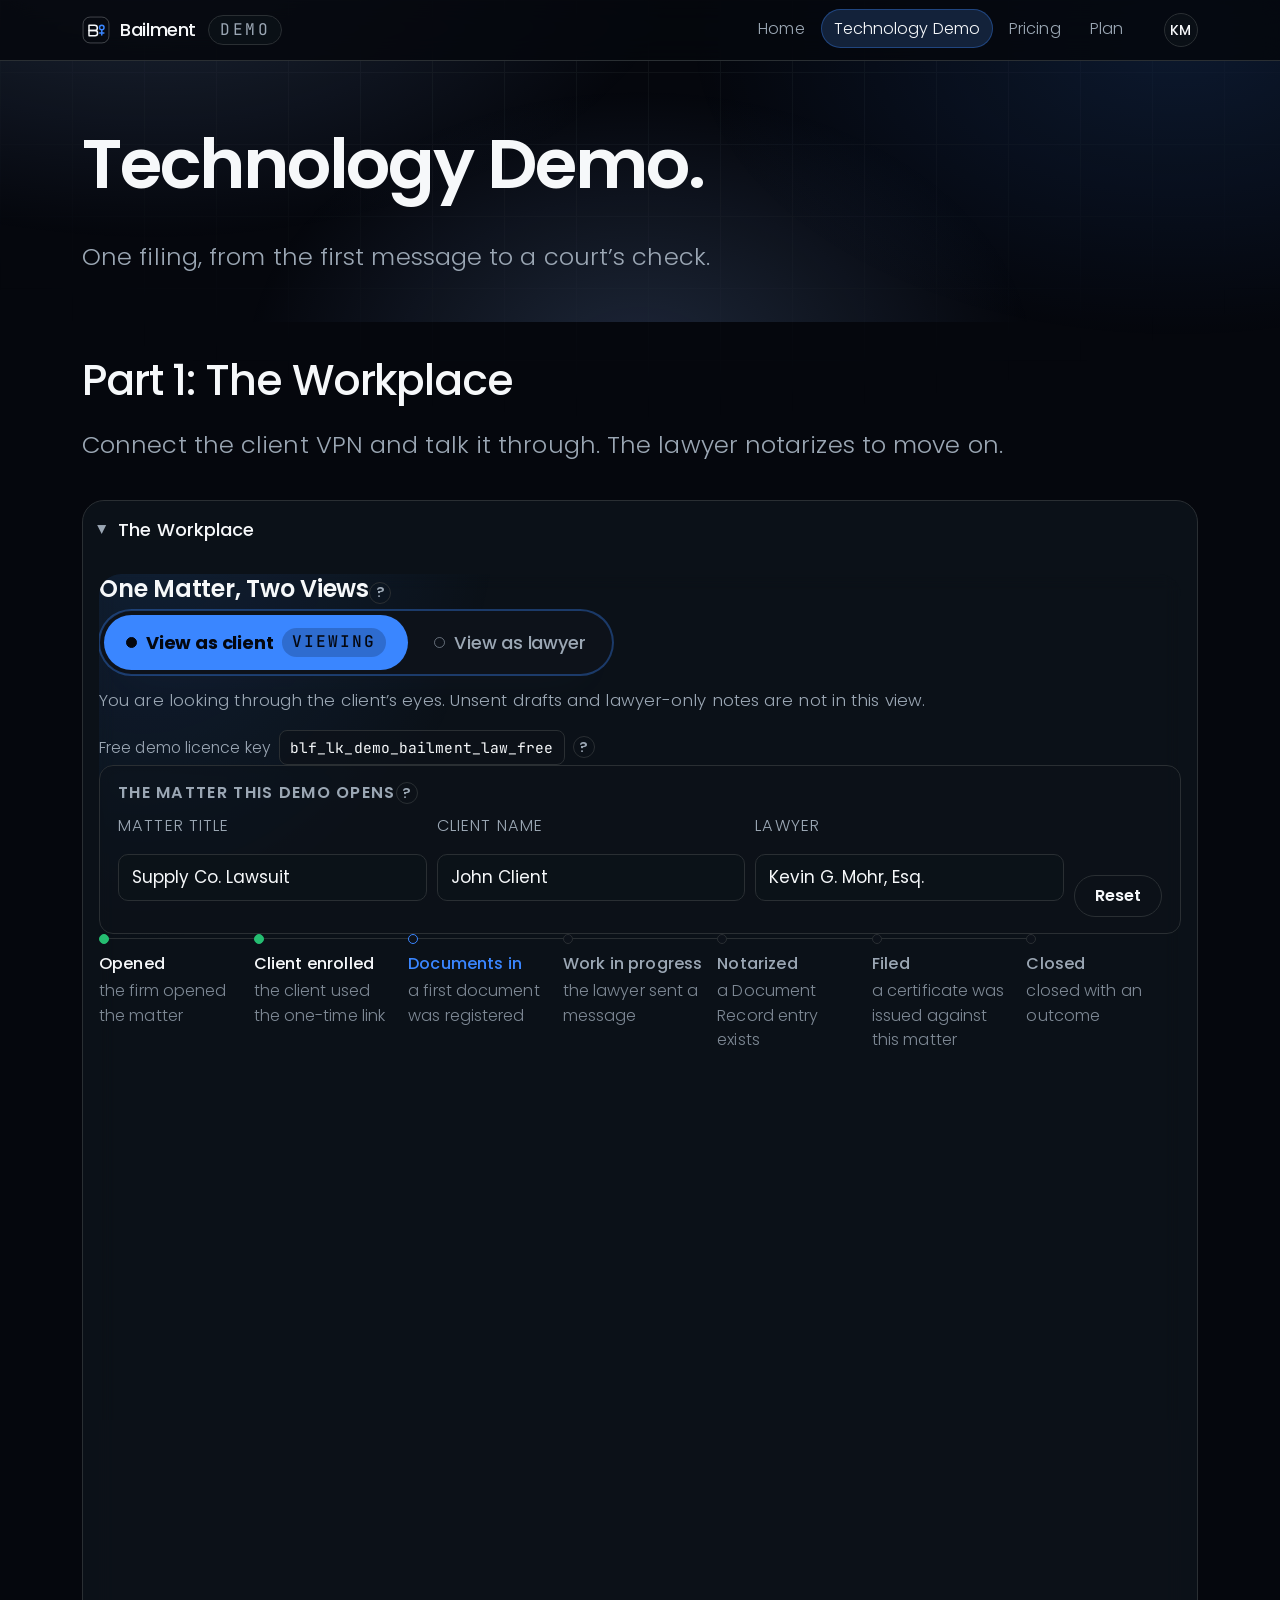
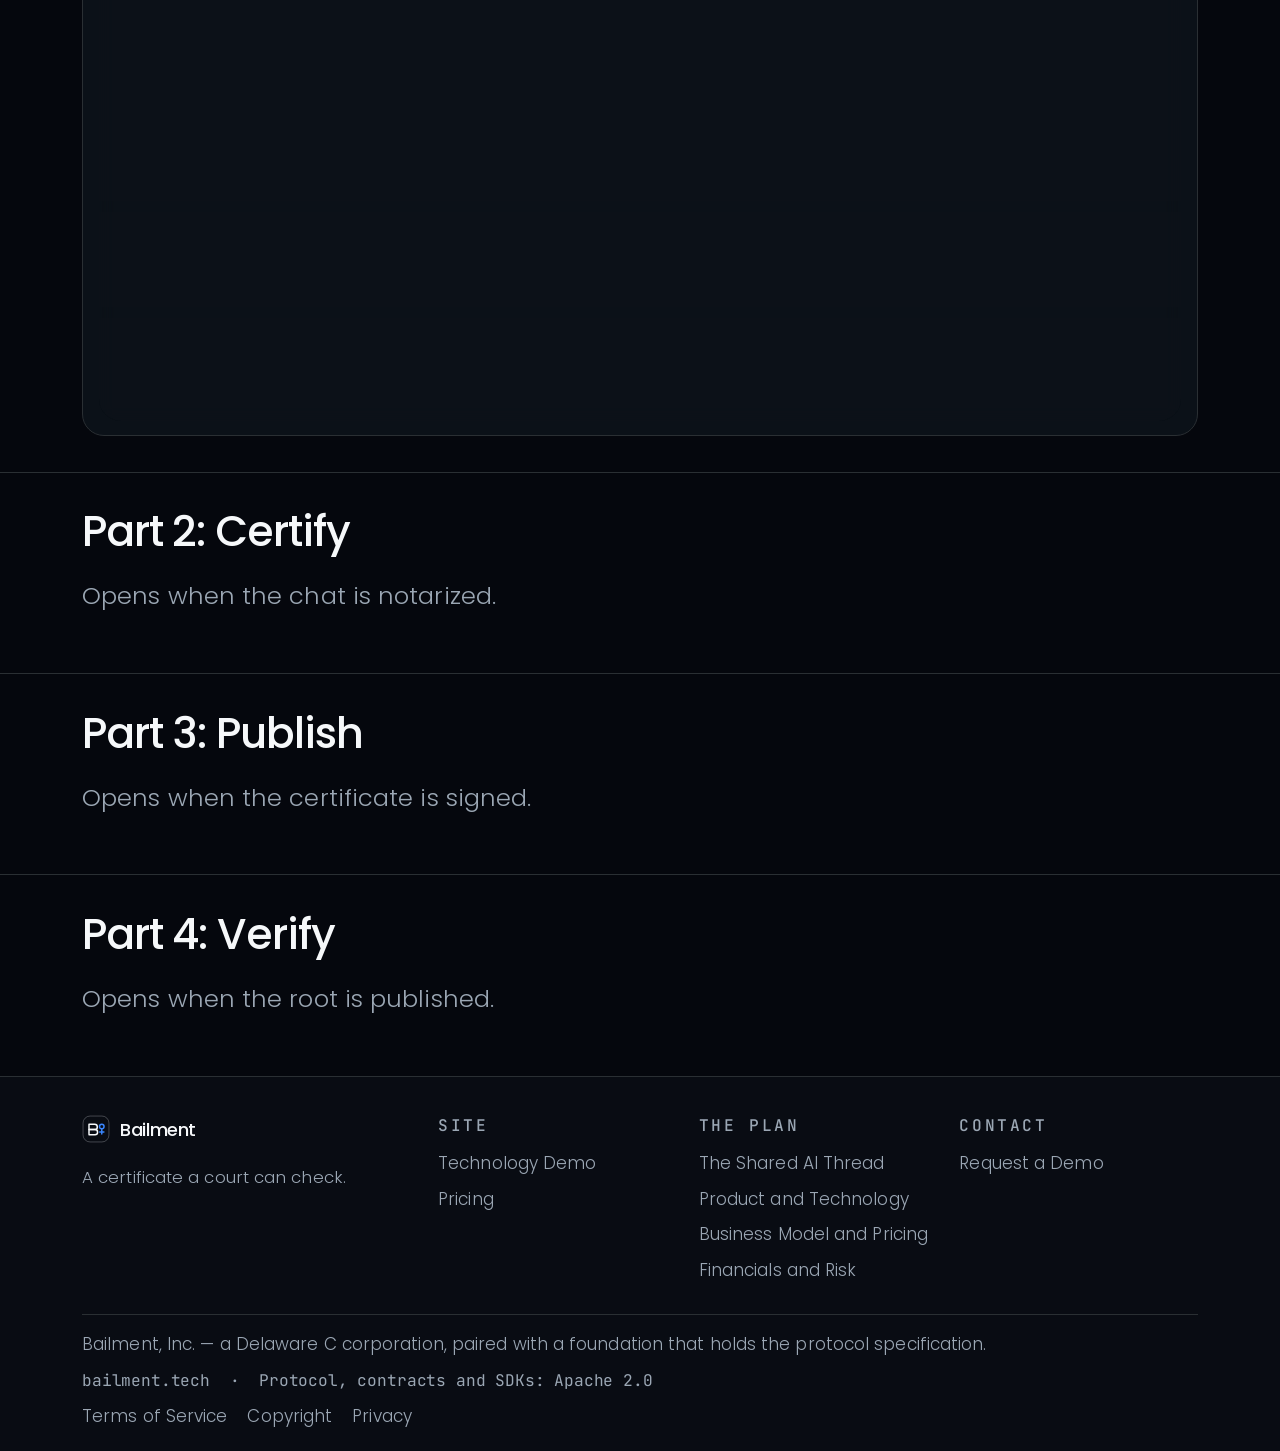
==== commit 078050c5: "Plan with 14 figures and section 10; Team tier dropped from pricing Mirrors site/ from Kronoshus/bai" ====
--- a/all-together.html
+++ b/all-together.html
@@ -22,7 +22,7 @@
   <meta name="twitter:title" content="Technology Demo &mdash; one filing, start to finish | Bailment">
   <meta name="twitter:description" content="One filing from start to finish: work the matter, certify it, publish the root, and check it the way a court would.">
   <meta name="twitter:image" content="https://bailment.tech/assets/og.png">
-  <link rel="stylesheet" href="style.css?v=11">
+  <link rel="stylesheet" href="style.css?v=12">
   <link rel="stylesheet" href="app/app.css?v=20">
 </head>
 <body>
--- a/style.css
+++ b/style.css
@@ -491,6 +491,9 @@
 .dg-l{fill:var(--accent);font-family:var(--font-mono);font-size:10px;letter-spacing:.06em}
 .dg-line{stroke:var(--border-hairline);stroke-width:1.2;fill:none}
 .dg-line-a{stroke:var(--accent);stroke-width:1.4;fill:none;opacity:.85}
+.dg-bar{fill:var(--accent)}
+.dg-bar-n{fill:var(--tint-ember)}
+.dg-grid{stroke:var(--border-hairline);fill:none}
 
 /* --- Callouts ------------------------------------------------------------ */
 
